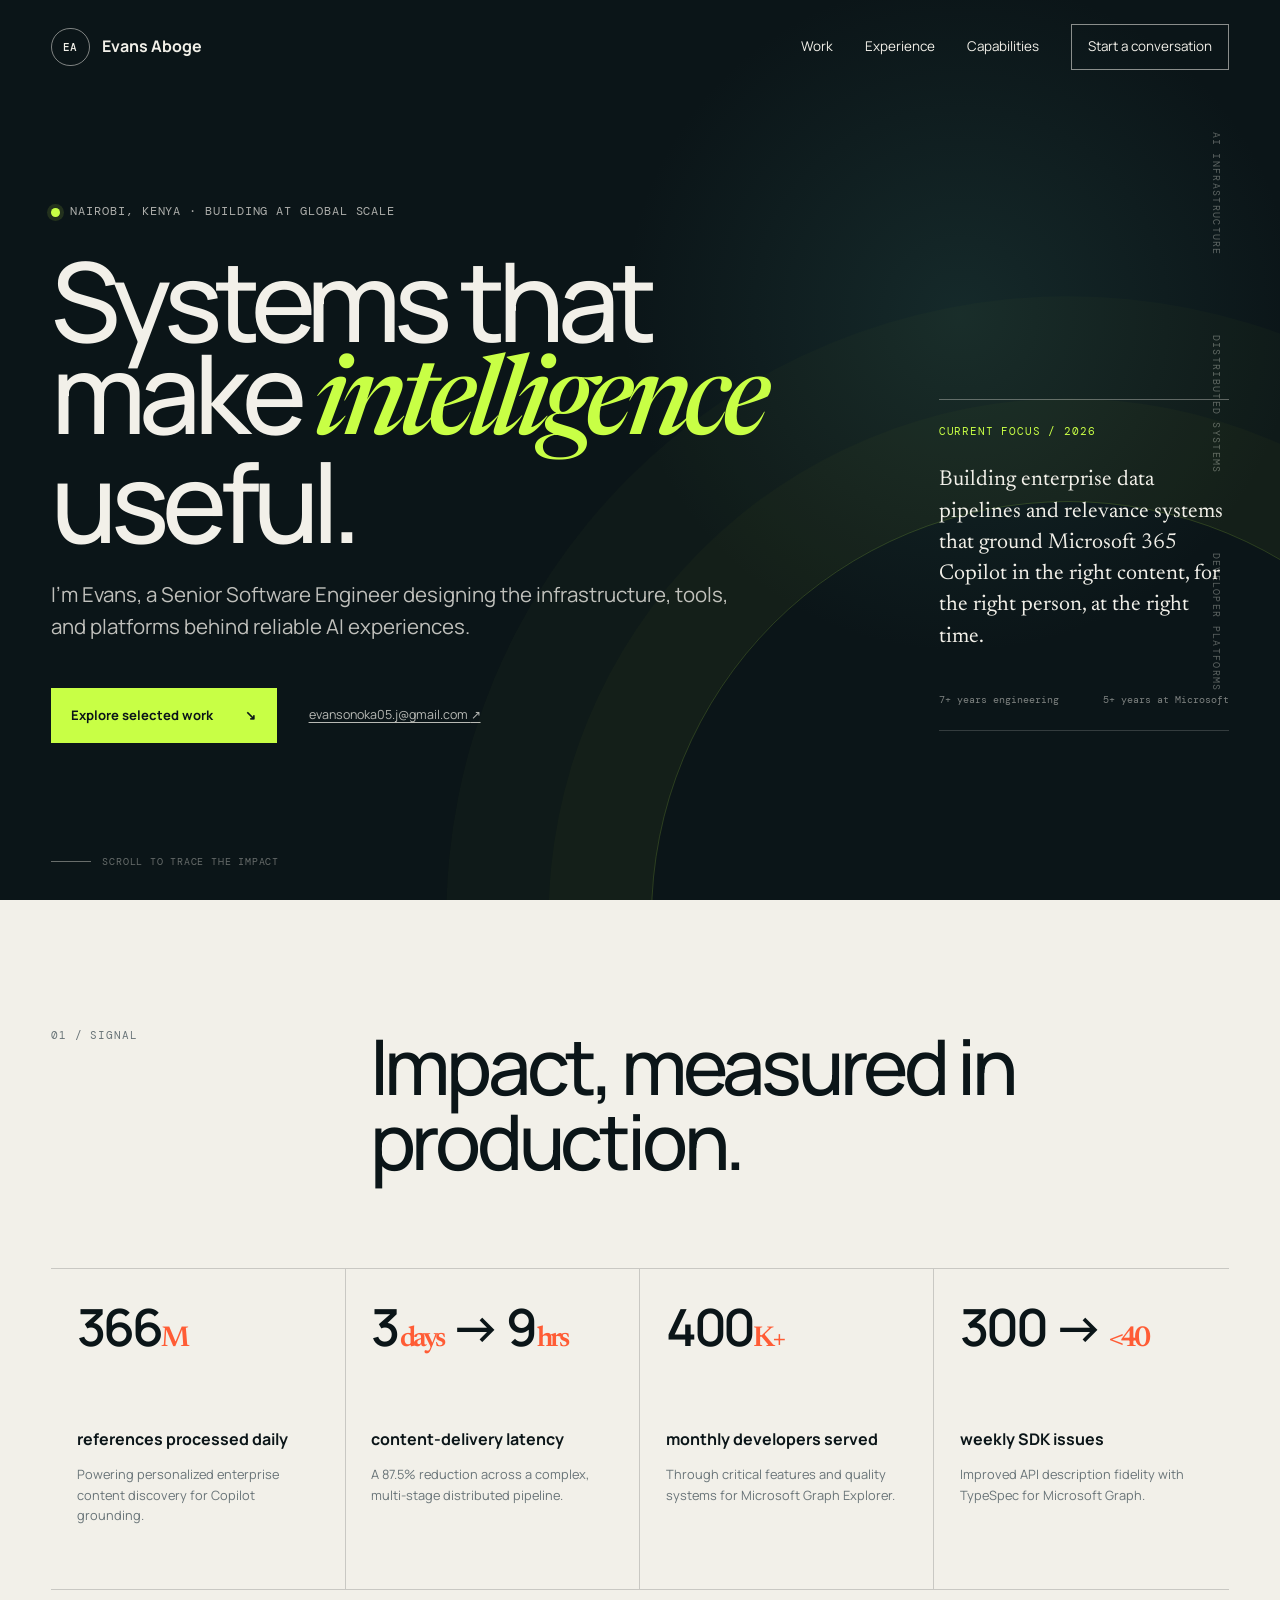
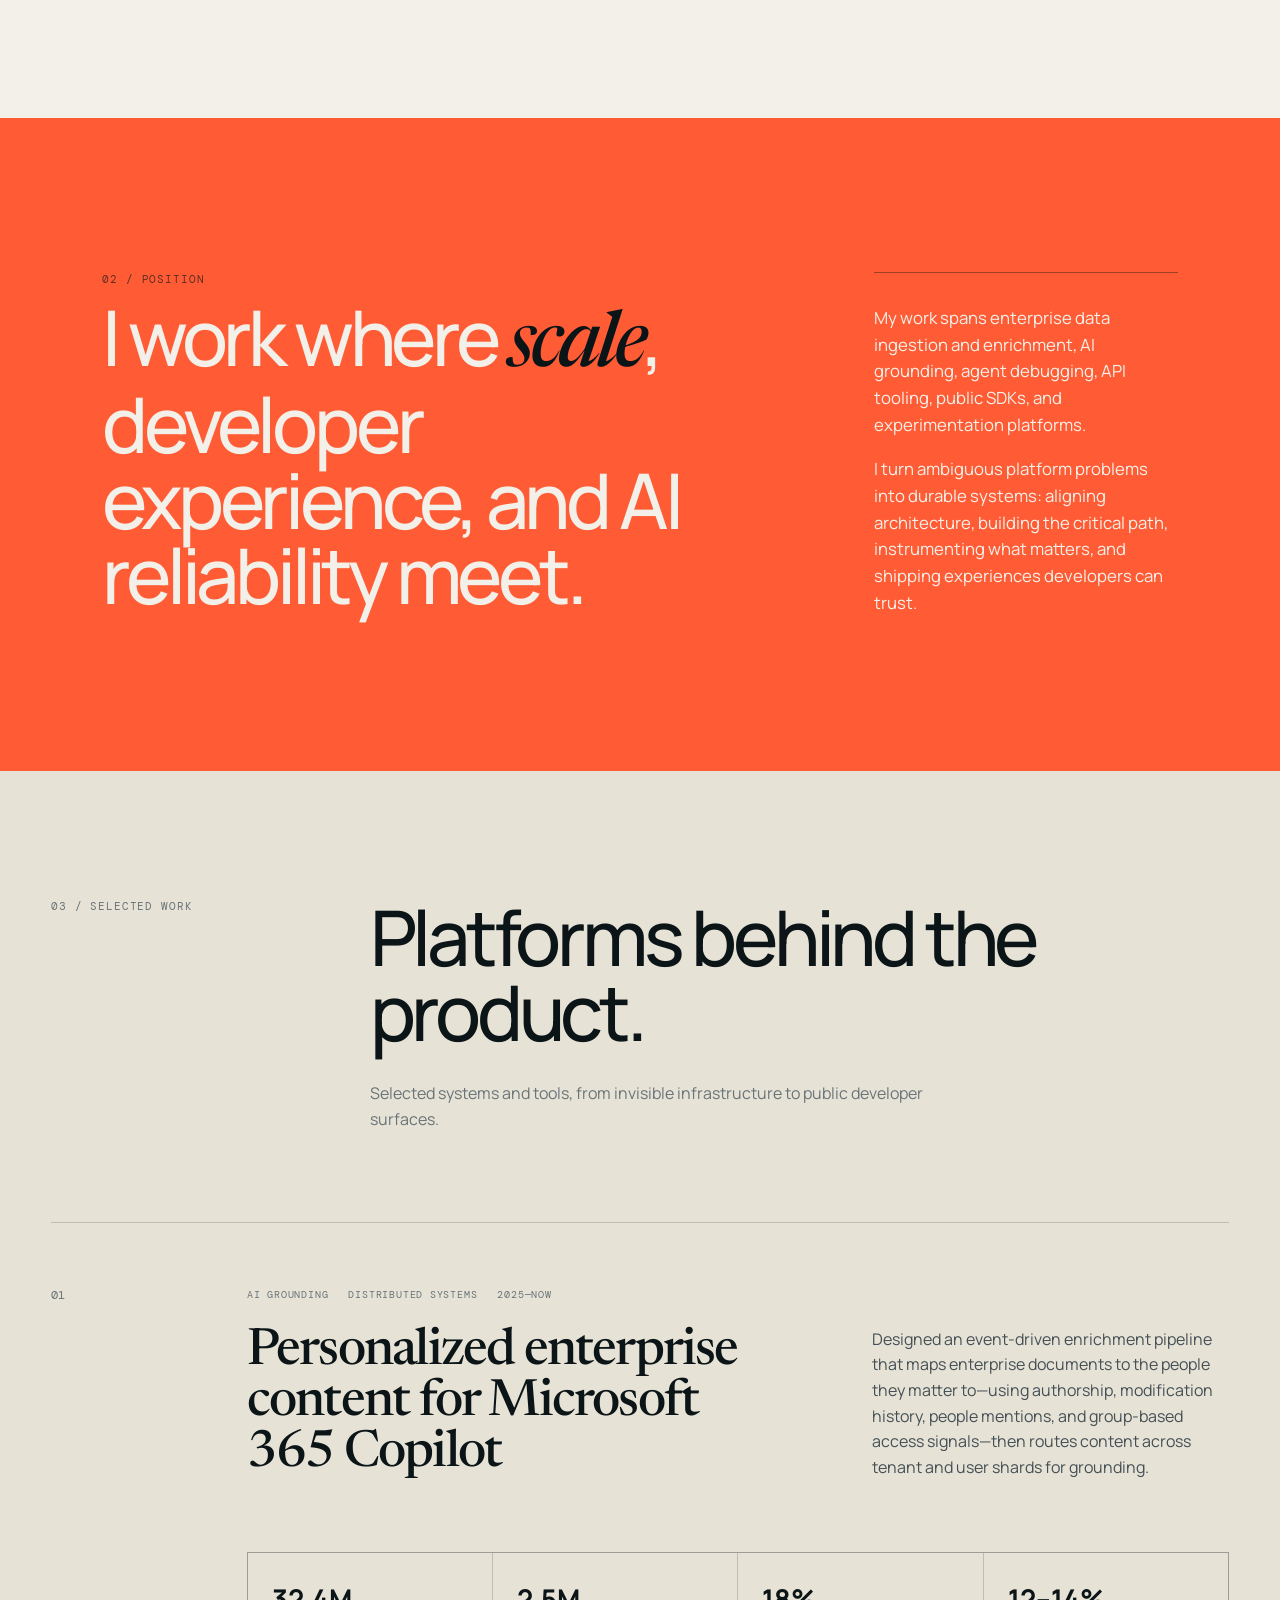
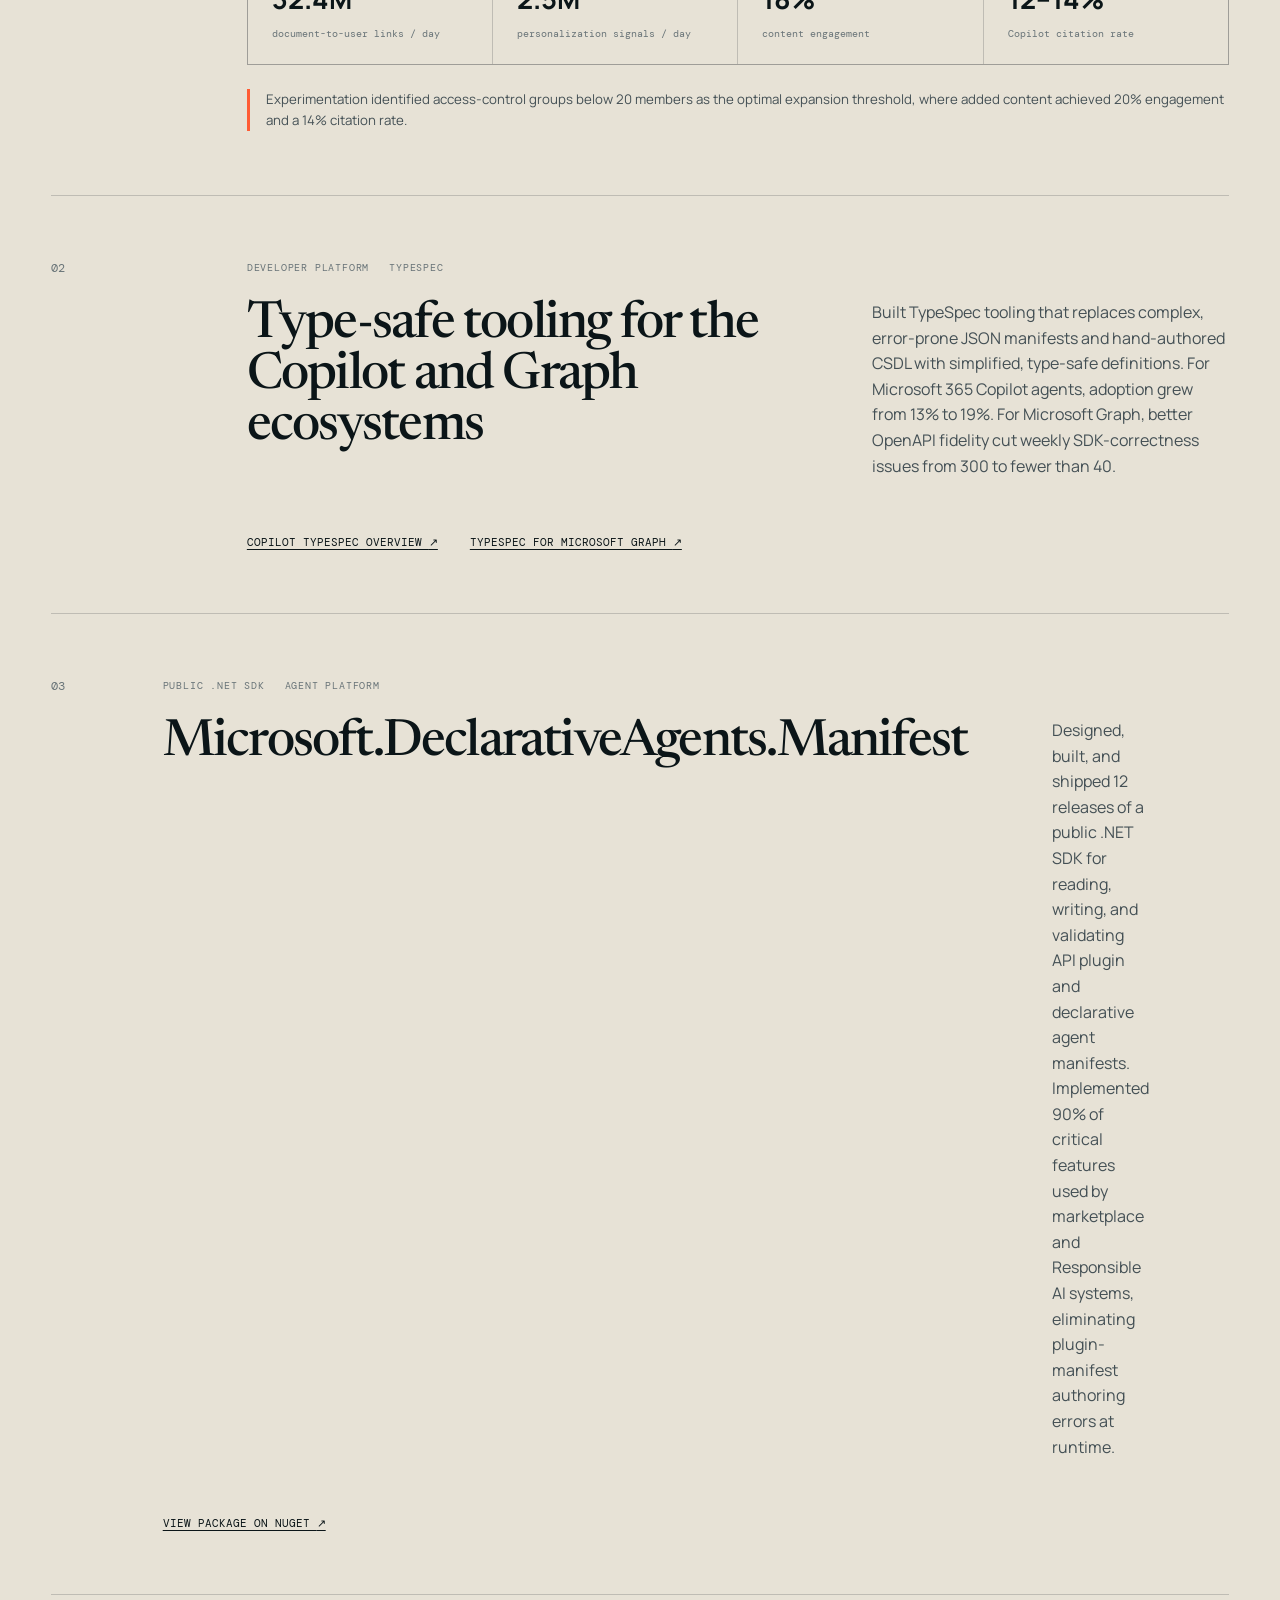
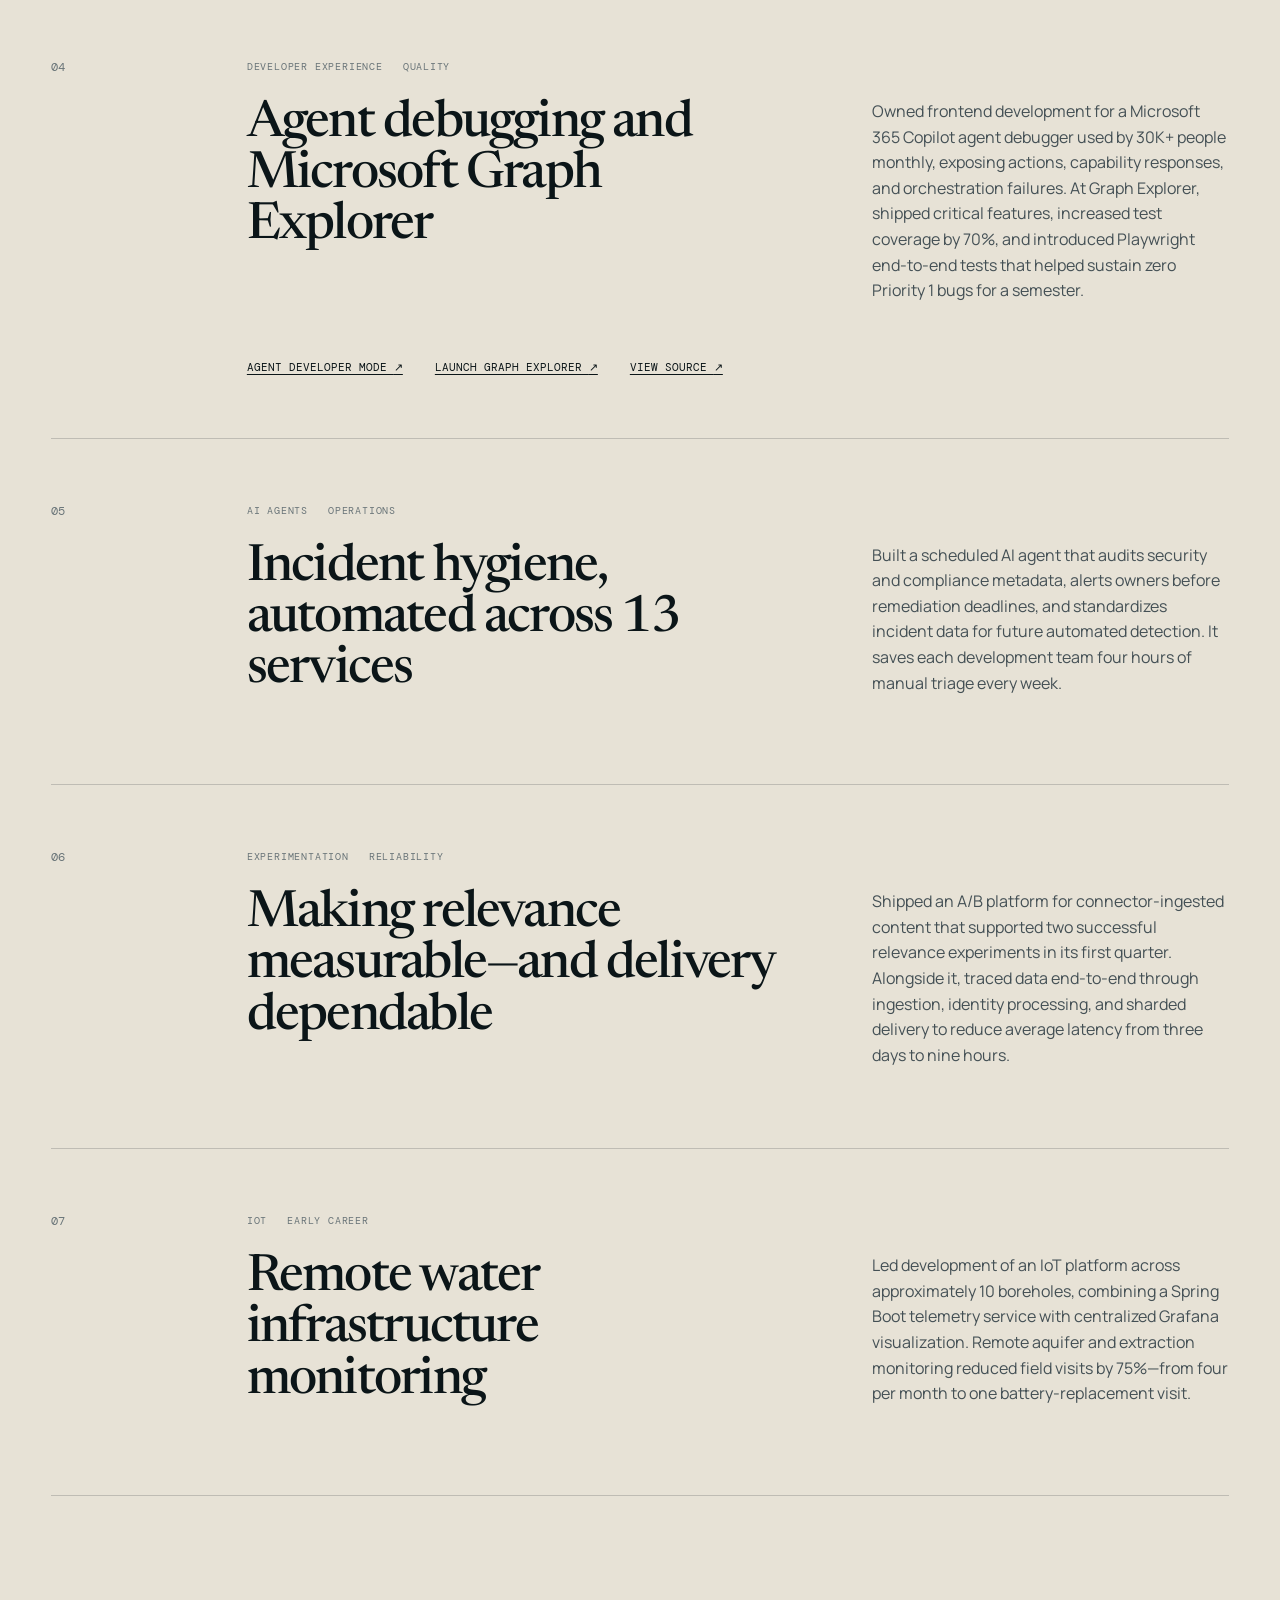
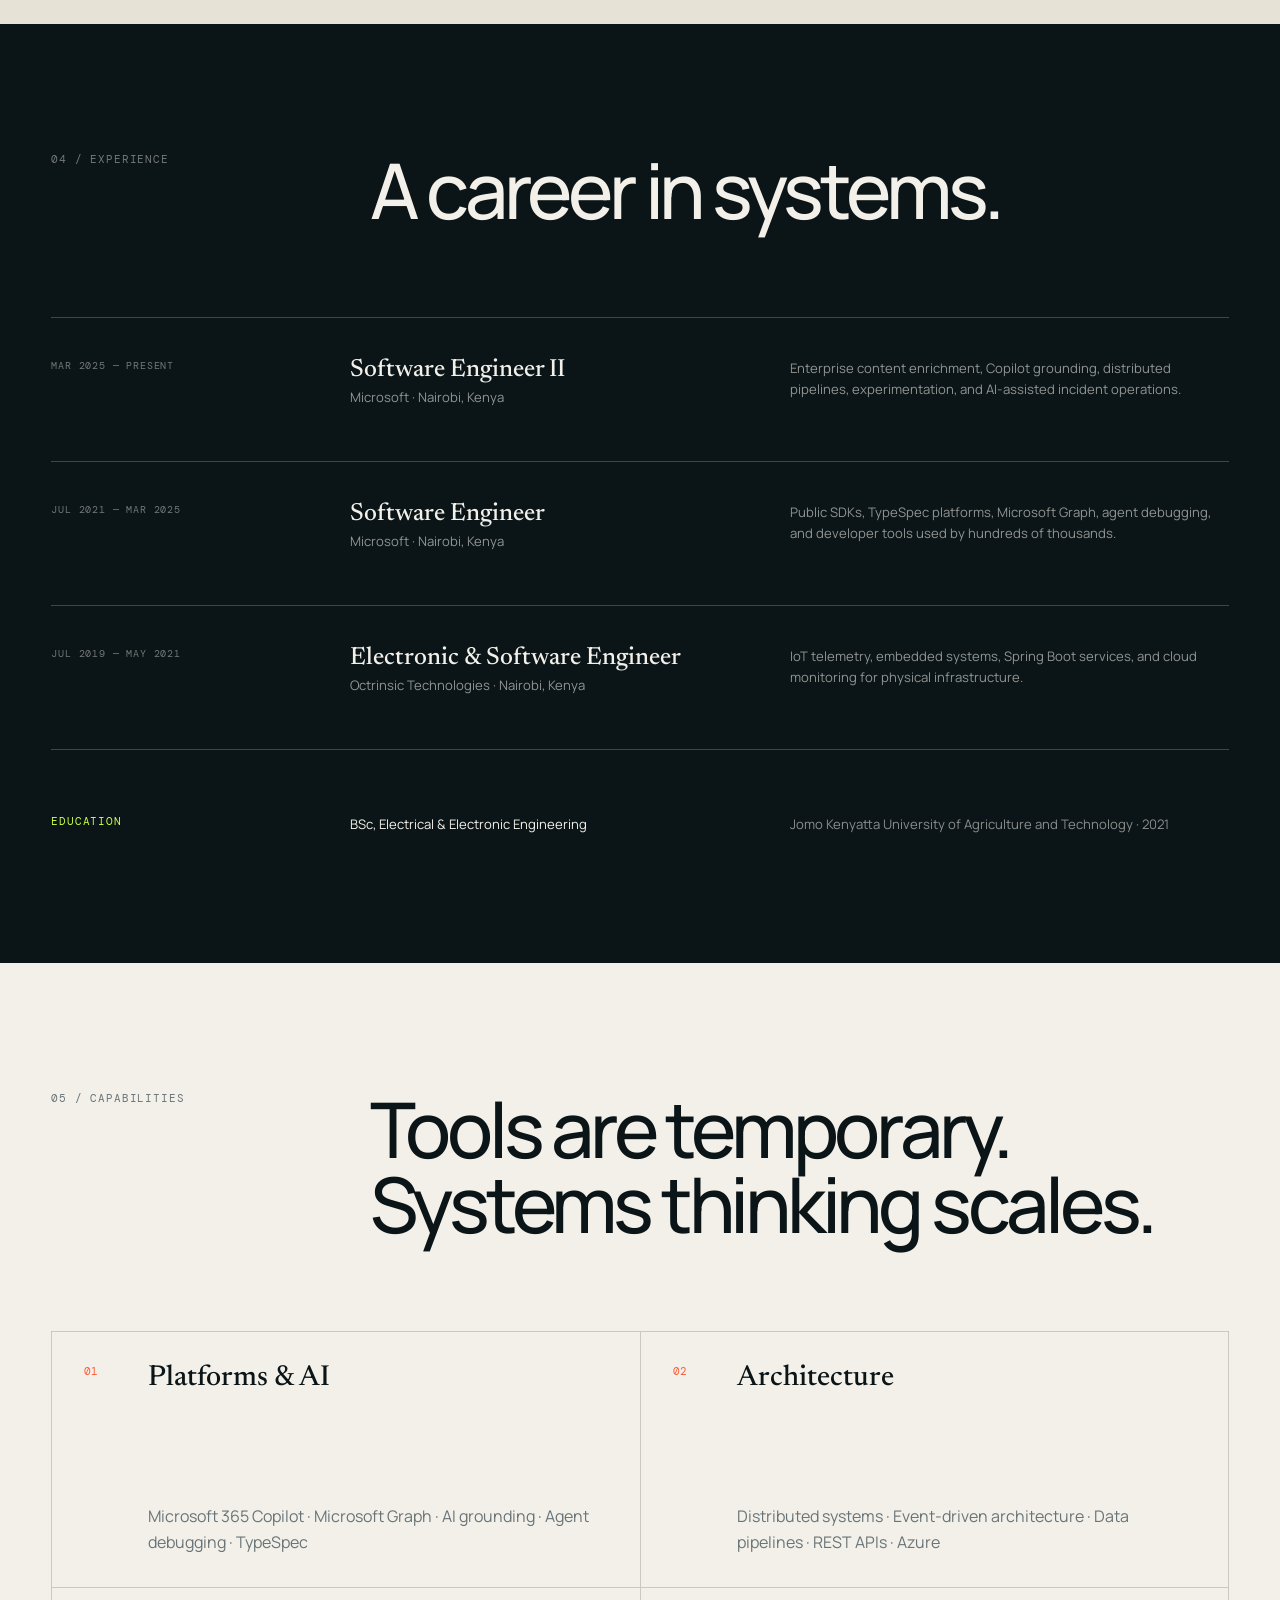
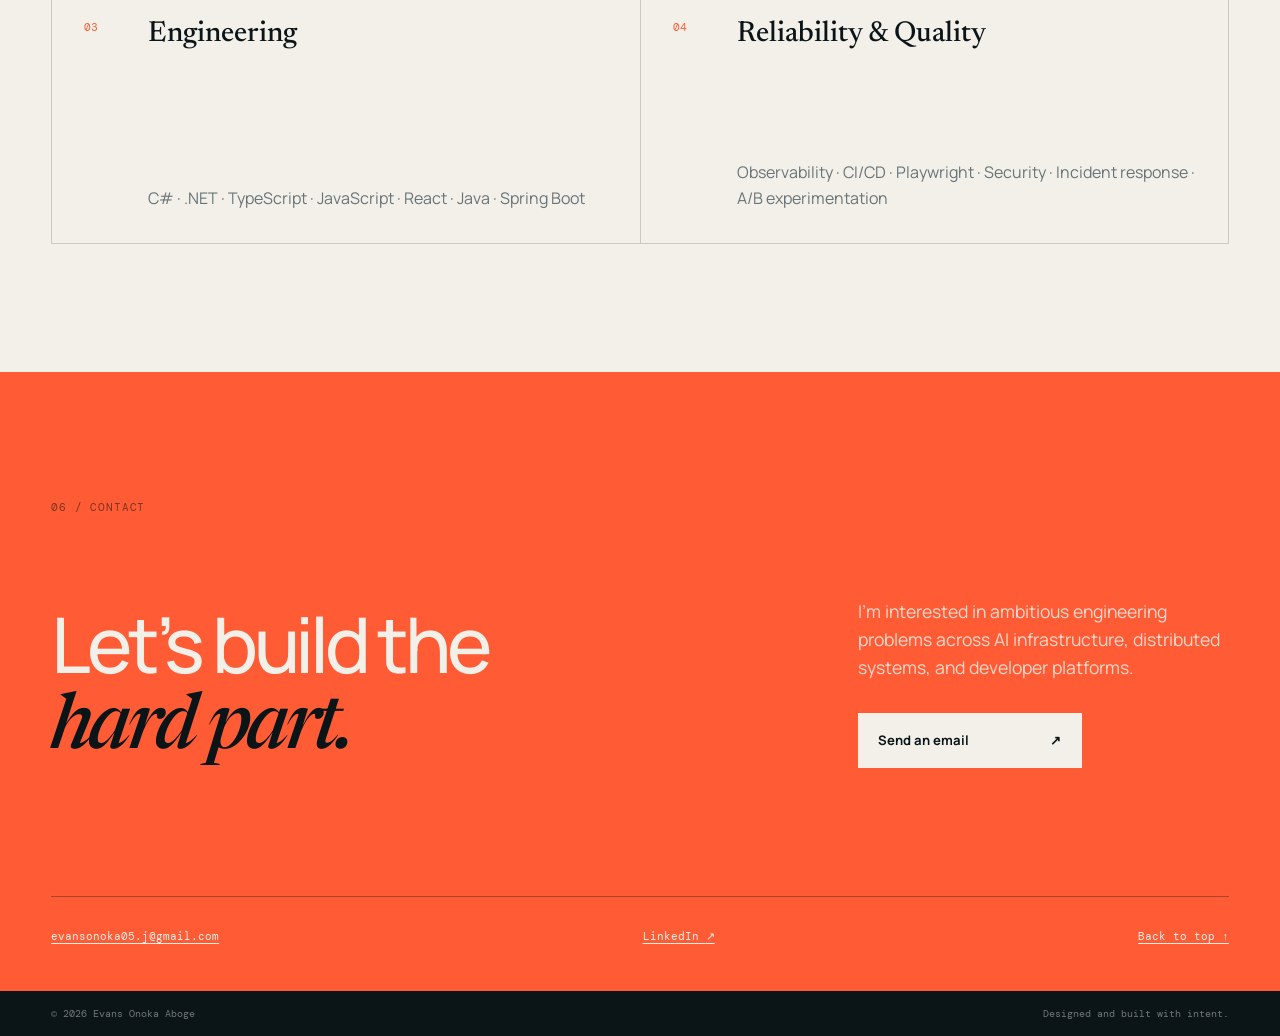
==== index.html @ 1384aaa8 "Build and publish portfolio website Create a responsive, accessible portfolio focused on AI infrastr" ====
<!doctype html>
<html lang="en">
  <head>
    <meta charset="utf-8">
    <meta name="viewport" content="width=device-width, initial-scale=1">
    <meta name="theme-color" content="#0b1518">
    <meta name="description" content="Evans Onoka Aboge is a Senior Software Engineer building AI infrastructure, distributed systems, and developer platforms at scale.">
    <meta name="author" content="Evans Onoka Aboge">
    <meta property="og:type" content="website">
    <meta property="og:title" content="Evans Onoka Aboge — Senior Software Engineer">
    <meta property="og:description" content="AI infrastructure, distributed systems, and developer platforms built for real-world scale.">
    <meta property="og:url" content="https://onokaev.github.io/my-portfolio/">
    <meta property="og:image" content="https://onokaev.github.io/my-portfolio/social-card.svg">
    <meta name="twitter:card" content="summary_large_image">
    <link rel="canonical" href="https://onokaev.github.io/my-portfolio/">
    <link rel="icon" href="favicon.svg" type="image/svg+xml">
    <link rel="preconnect" href="https://fonts.googleapis.com">
    <link rel="preconnect" href="https://fonts.gstatic.com" crossorigin>
    <link href="https://fonts.googleapis.com/css2?family=DM+Mono:wght@400;500&amp;family=Manrope:wght@400;500;600;700&amp;family=Newsreader:opsz,wght@6..72,500&amp;display=swap" rel="stylesheet">
    <script>document.documentElement.classList.add("js");</script>
    <link rel="stylesheet" href="styles.css">
    <title>Evans Onoka Aboge — Senior Software Engineer</title>
    <script type="application/ld+json">
      {
        "@context": "https://schema.org",
        "@type": "Person",
        "name": "Evans Onoka Aboge",
        "jobTitle": "Senior Software Engineer",
        "url": "https://onokaev.github.io/my-portfolio/",
        "sameAs": ["https://www.linkedin.com/in/evans-o-425620181"],
        "knowsAbout": ["AI infrastructure", "Distributed systems", "Developer platforms", "Microsoft 365 Copilot", "Microsoft Graph", "TypeSpec", ".NET"]
      }
    </script>
  </head>
  <body>
    <a class="skip-link" href="#main-content">Skip to main content</a>

    <header class="site-header">
      <a class="brand" href="#top" aria-label="Evans Onoka Aboge, home">
        <span class="brand-mark" aria-hidden="true">EA</span>
        <span>Evans Aboge</span>
      </a>
      <button class="menu-toggle" type="button" aria-expanded="false" aria-controls="site-nav">
        <span class="sr-only">Toggle navigation</span>
        <span aria-hidden="true"></span>
        <span aria-hidden="true"></span>
      </button>
      <nav id="site-nav" class="site-nav" aria-label="Primary navigation">
        <a href="#work">Work</a>
        <a href="#experience">Experience</a>
        <a href="#capabilities">Capabilities</a>
        <a class="nav-cta" href="mailto:evansonoka05.j@gmail.com">Start a conversation</a>
      </nav>
    </header>

    <main id="main-content">
      <section class="hero" id="top" aria-labelledby="hero-title">
        <div class="hero-signal" aria-hidden="true">
          <span>AI INFRASTRUCTURE</span>
          <span>DISTRIBUTED SYSTEMS</span>
          <span>DEVELOPER PLATFORMS</span>
        </div>
        <div class="hero-grid">
          <div class="hero-copy reveal">
            <p class="eyebrow"><span class="status-dot"></span> Nairobi, Kenya · Building at global scale</p>
            <h1 id="hero-title">Systems that make <em>intelligence</em> useful.</h1>
            <p class="hero-intro">I’m Evans, a Senior Software Engineer designing the infrastructure, tools, and platforms behind reliable AI experiences.</p>
            <div class="hero-actions">
              <a class="button button-primary" href="#work">Explore selected work <span aria-hidden="true">↘</span></a>
              <a class="text-link" href="mailto:evansonoka05.j@gmail.com">evansonoka05.j@gmail.com <span aria-hidden="true">↗</span></a>
            </div>
          </div>
          <aside class="hero-aside reveal" aria-label="Professional summary">
            <p class="mono-label">CURRENT FOCUS / 2026</p>
            <p>Building enterprise data pipelines and relevance systems that ground Microsoft 365 Copilot in the right content, for the right person, at the right time.</p>
            <div class="hero-aside-footer">
              <span>7+ years engineering</span>
              <span>5+ years at Microsoft</span>
            </div>
          </aside>
        </div>
        <div class="scroll-cue" aria-hidden="true"><span></span> Scroll to trace the impact</div>
      </section>

      <section class="impact" aria-labelledby="impact-title">
        <div class="section-heading reveal">
          <p class="section-index">01 / SIGNAL</p>
          <h2 id="impact-title">Impact, measured in production.</h2>
        </div>
        <div class="metric-grid">
          <article class="metric reveal">
            <p class="metric-value">366<span>M</span></p>
            <p class="metric-label">references processed daily</p>
            <p class="metric-context">Powering personalized enterprise content discovery for Copilot grounding.</p>
          </article>
          <article class="metric reveal">
            <p class="metric-value">3<span> days</span> → 9<span> hrs</span></p>
            <p class="metric-label">content-delivery latency</p>
            <p class="metric-context">A 87.5% reduction across a complex, multi-stage distributed pipeline.</p>
          </article>
          <article class="metric reveal">
            <p class="metric-value">400<span>K+</span></p>
            <p class="metric-label">monthly developers served</p>
            <p class="metric-context">Through critical features and quality systems for Microsoft Graph Explorer.</p>
          </article>
          <article class="metric reveal">
            <p class="metric-value">300 → <span>&lt;40</span></p>
            <p class="metric-label">weekly SDK issues</p>
            <p class="metric-context">Improved API description fidelity with TypeSpec for Microsoft Graph.</p>
          </article>
        </div>
      </section>

      <section class="positioning" aria-labelledby="positioning-title">
        <div class="positioning-quote reveal">
          <p class="section-index">02 / POSITION</p>
          <h2 id="positioning-title">I work where <em>scale</em>, developer experience, and AI reliability meet.</h2>
        </div>
        <div class="positioning-copy reveal">
          <p>My work spans enterprise data ingestion and enrichment, AI grounding, agent debugging, API tooling, public SDKs, and experimentation platforms.</p>
          <p>I turn ambiguous platform problems into durable systems: aligning architecture, building the critical path, instrumenting what matters, and shipping experiences developers can trust.</p>
        </div>
      </section>

      <section class="work" id="work" aria-labelledby="work-title">
        <div class="section-heading reveal">
          <p class="section-index">03 / SELECTED WORK</p>
          <h2 id="work-title">Platforms behind the product.</h2>
          <p>Selected systems and tools, from invisible infrastructure to public developer surfaces.</p>
        </div>

        <div class="case-list">
          <article class="case-card case-featured reveal">
            <div class="case-number">01</div>
            <div class="case-main">
              <div class="case-meta">
                <span>AI GROUNDING</span><span>DISTRIBUTED SYSTEMS</span><span>2025—NOW</span>
              </div>
              <h3>Personalized enterprise content for Microsoft 365 Copilot</h3>
              <p>Designed an event-driven enrichment pipeline that maps enterprise documents to the people they matter to—using authorship, modification history, people mentions, and group-based access signals—then routes content across tenant and user shards for grounding.</p>
              <div class="case-outcomes">
                <div><strong>32.4M</strong><span>document-to-user links / day</span></div>
                <div><strong>2.5M</strong><span>personalization signals / day</span></div>
                <div><strong>18%</strong><span>content engagement</span></div>
                <div><strong>12–14%</strong><span>Copilot citation rate</span></div>
              </div>
              <p class="case-note">Experimentation identified access-control groups below 20 members as the optimal expansion threshold, where added content achieved 20% engagement and a 14% citation rate.</p>
            </div>
          </article>

          <article class="case-card reveal">
            <div class="case-number">02</div>
            <div class="case-main">
              <div class="case-meta">
                <span>DEVELOPER PLATFORM</span><span>TYPESPEC</span>
              </div>
              <h3>Type-safe tooling for the Copilot and Graph ecosystems</h3>
              <p>Built TypeSpec tooling that replaces complex, error-prone JSON manifests and hand-authored CSDL with simplified, type-safe definitions. For Microsoft 365 Copilot agents, adoption grew from 13% to 19%. For Microsoft Graph, better OpenAPI fidelity cut weekly SDK-correctness issues from 300 to fewer than 40.</p>
              <div class="evidence-links" aria-label="Public evidence">
                <a href="https://learn.microsoft.com/en-us/microsoft-365/copilot/extensibility/overview-typespec" target="_blank" rel="noreferrer">Copilot TypeSpec overview <span aria-hidden="true">↗</span></a>
                <a href="https://www.npmjs.com/package/@microsoft/typespec-msgraph?activeTab=readme" target="_blank" rel="noreferrer">TypeSpec for Microsoft Graph <span aria-hidden="true">↗</span></a>
              </div>
            </div>
          </article>

          <article class="case-card reveal">
            <div class="case-number">03</div>
            <div class="case-main">
              <div class="case-meta">
                <span>PUBLIC .NET SDK</span><span>AGENT PLATFORM</span>
              </div>
              <h3>Microsoft.DeclarativeAgents.Manifest</h3>
              <p>Designed, built, and shipped 12 releases of a public .NET SDK for reading, writing, and validating API plugin and declarative agent manifests. Implemented 90% of critical features used by marketplace and Responsible AI systems, eliminating plugin-manifest authoring errors at runtime.</p>
              <div class="evidence-links">
                <a href="https://www.nuget.org/packages/Microsoft.DeclarativeAgents.Manifest/5.0.0-rc.6" target="_blank" rel="noreferrer">View package on NuGet <span aria-hidden="true">↗</span></a>
              </div>
            </div>
          </article>

          <article class="case-card reveal">
            <div class="case-number">04</div>
            <div class="case-main">
              <div class="case-meta">
                <span>DEVELOPER EXPERIENCE</span><span>QUALITY</span>
              </div>
              <h3>Agent debugging and Microsoft Graph Explorer</h3>
              <p>Owned frontend development for a Microsoft 365 Copilot agent debugger used by 30K+ people monthly, exposing actions, capability responses, and orchestration failures. At Graph Explorer, shipped critical features, increased test coverage by 70%, and introduced Playwright end-to-end tests that helped sustain zero Priority 1 bugs for a semester.</p>
              <div class="evidence-links">
                <a href="https://learn.microsoft.com/en-us/microsoft-365/copilot/extensibility/debugging-agents-copilot-studio" target="_blank" rel="noreferrer">Agent Developer Mode <span aria-hidden="true">↗</span></a>
                <a href="https://developer.microsoft.com/en-us/graph/graph-explorer" target="_blank" rel="noreferrer">Launch Graph Explorer <span aria-hidden="true">↗</span></a>
                <a href="https://github.com/microsoftgraph/microsoft-graph-explorer-v4" target="_blank" rel="noreferrer">View source <span aria-hidden="true">↗</span></a>
              </div>
            </div>
          </article>

          <article class="case-card reveal">
            <div class="case-number">05</div>
            <div class="case-main">
              <div class="case-meta">
                <span>AI AGENTS</span><span>OPERATIONS</span>
              </div>
              <h3>Incident hygiene, automated across 13 services</h3>
              <p>Built a scheduled AI agent that audits security and compliance metadata, alerts owners before remediation deadlines, and standardizes incident data for future automated detection. It saves each development team four hours of manual triage every week.</p>
            </div>
          </article>

          <article class="case-card reveal">
            <div class="case-number">06</div>
            <div class="case-main">
              <div class="case-meta">
                <span>EXPERIMENTATION</span><span>RELIABILITY</span>
              </div>
              <h3>Making relevance measurable—and delivery dependable</h3>
              <p>Shipped an A/B platform for connector-ingested content that supported two successful relevance experiments in its first quarter. Alongside it, traced data end-to-end through ingestion, identity processing, and sharded delivery to reduce average latency from three days to nine hours.</p>
            </div>
          </article>

          <article class="case-card reveal">
            <div class="case-number">07</div>
            <div class="case-main">
              <div class="case-meta">
                <span>IOT</span><span>EARLY CAREER</span>
              </div>
              <h3>Remote water infrastructure monitoring</h3>
              <p>Led development of an IoT platform across approximately 10 boreholes, combining a Spring Boot telemetry service with centralized Grafana visualization. Remote aquifer and extraction monitoring reduced field visits by 75%—from four per month to one battery-replacement visit.</p>
            </div>
          </article>
        </div>
      </section>

      <section class="experience" id="experience" aria-labelledby="experience-title">
        <div class="section-heading reveal">
          <p class="section-index">04 / EXPERIENCE</p>
          <h2 id="experience-title">A career in systems.</h2>
        </div>
        <ol class="timeline">
          <li class="timeline-item reveal">
            <div class="timeline-date">MAR 2025 — PRESENT</div>
            <div class="timeline-role">
              <h3>Software Engineer II</h3>
              <p>Microsoft · Nairobi, Kenya</p>
            </div>
            <div class="timeline-summary">Enterprise content enrichment, Copilot grounding, distributed pipelines, experimentation, and AI-assisted incident operations.</div>
          </li>
          <li class="timeline-item reveal">
            <div class="timeline-date">JUL 2021 — MAR 2025</div>
            <div class="timeline-role">
              <h3>Software Engineer</h3>
              <p>Microsoft · Nairobi, Kenya</p>
            </div>
            <div class="timeline-summary">Public SDKs, TypeSpec platforms, Microsoft Graph, agent debugging, and developer tools used by hundreds of thousands.</div>
          </li>
          <li class="timeline-item reveal">
            <div class="timeline-date">JUL 2019 — MAY 2021</div>
            <div class="timeline-role">
              <h3>Electronic &amp; Software Engineer</h3>
              <p>Octrinsic Technologies · Nairobi, Kenya</p>
            </div>
            <div class="timeline-summary">IoT telemetry, embedded systems, Spring Boot services, and cloud monitoring for physical infrastructure.</div>
          </li>
        </ol>
        <div class="education reveal">
          <span class="mono-label">EDUCATION</span>
          <p>BSc, Electrical &amp; Electronic Engineering</p>
          <p>Jomo Kenyatta University of Agriculture and Technology · 2021</p>
        </div>
      </section>

      <section class="capabilities" id="capabilities" aria-labelledby="capabilities-title">
        <div class="section-heading reveal">
          <p class="section-index">05 / CAPABILITIES</p>
          <h2 id="capabilities-title">Tools are temporary.<br>Systems thinking scales.</h2>
        </div>
        <div class="capability-grid">
          <article class="capability reveal">
            <span>01</span>
            <h3>Platforms &amp; AI</h3>
            <p>Microsoft 365 Copilot · Microsoft Graph · AI grounding · Agent debugging · TypeSpec</p>
          </article>
          <article class="capability reveal">
            <span>02</span>
            <h3>Architecture</h3>
            <p>Distributed systems · Event-driven architecture · Data pipelines · REST APIs · Azure</p>
          </article>
          <article class="capability reveal">
            <span>03</span>
            <h3>Engineering</h3>
            <p>C# · .NET · TypeScript · JavaScript · React · Java · Spring Boot</p>
          </article>
          <article class="capability reveal">
            <span>04</span>
            <h3>Reliability &amp; Quality</h3>
            <p>Observability · CI/CD · Playwright · Security · Incident response · A/B experimentation</p>
          </article>
        </div>
      </section>

      <section class="contact" id="contact" aria-labelledby="contact-title">
        <p class="section-index reveal">06 / CONTACT</p>
        <div class="contact-grid">
          <h2 id="contact-title" class="reveal">Let’s build the<br><em>hard part.</em></h2>
          <div class="contact-copy reveal">
            <p>I’m interested in ambitious engineering problems across AI infrastructure, distributed systems, and developer platforms.</p>
            <a class="button button-light" href="mailto:evansonoka05.j@gmail.com">Send an email <span aria-hidden="true">↗</span></a>
          </div>
        </div>
        <div class="contact-footer">
          <a href="mailto:evansonoka05.j@gmail.com">evansonoka05.j@gmail.com</a>
          <a href="https://www.linkedin.com/in/evans-o-425620181" target="_blank" rel="noreferrer">LinkedIn <span aria-hidden="true">↗</span></a>
          <a href="#top">Back to top <span aria-hidden="true">↑</span></a>
        </div>
      </section>
    </main>

    <footer class="site-footer">
      <p>© <span id="year">2026</span> Evans Onoka Aboge</p>
      <p>Designed and built with intent.</p>
    </footer>
    <script src="script.js"></script>
  </body>
</html>
---- styles.css ----
:root {
  --ink: #0b1518;
  --paper: #f2f0e9;
  --paper-warm: #e7e2d6;
  --lime: #c8ff45;
  --orange: #ff5c35;
  --muted: #697478;
  --line: rgba(11, 21, 24, 0.18);
  --serif: "Newsreader", Georgia, serif;
  --sans: "Manrope", Arial, sans-serif;
  --mono: "DM Mono", monospace;
}

* {
  box-sizing: border-box;
}

html {
  scroll-behavior: smooth;
}

body {
  margin: 0;
  color: var(--ink);
  background: var(--paper);
  font-family: var(--sans);
  font-size: 16px;
  line-height: 1.6;
  -webkit-font-smoothing: antialiased;
}

a {
  color: inherit;
  text-decoration-thickness: 1px;
  text-underline-offset: 0.25em;
}

button,
a {
  -webkit-tap-highlight-color: transparent;
}

:focus-visible {
  outline: 3px solid var(--orange);
  outline-offset: 4px;
}

.skip-link {
  position: fixed;
  top: 1rem;
  left: 1rem;
  z-index: 1000;
  padding: 0.75rem 1rem;
  color: var(--paper);
  background: var(--ink);
  transform: translateY(-200%);
}

.skip-link:focus {
  transform: translateY(0);
}

.sr-only {
  position: absolute;
  width: 1px;
  height: 1px;
  padding: 0;
  margin: -1px;
  overflow: hidden;
  clip: rect(0, 0, 0, 0);
  white-space: nowrap;
  border: 0;
}

.site-header {
  position: absolute;
  top: 0;
  left: 0;
  z-index: 100;
  display: flex;
  width: 100%;
  max-width: 1600px;
  align-items: center;
  justify-content: space-between;
  padding: 1.5rem clamp(1.25rem, 4vw, 4.5rem);
  color: var(--paper);
}

.brand {
  display: flex;
  align-items: center;
  gap: 0.75rem;
  font-weight: 700;
  text-decoration: none;
}

.brand-mark {
  display: grid;
  width: 2.4rem;
  height: 2.4rem;
  place-items: center;
  border: 1px solid rgba(242, 240, 233, 0.5);
  border-radius: 50%;
  font: 500 0.68rem var(--mono);
}

.site-nav {
  display: flex;
  align-items: center;
  gap: clamp(1.25rem, 2.5vw, 2.75rem);
  font-size: 0.84rem;
}

.site-nav a {
  text-decoration: none;
}

.site-nav > a:not(.nav-cta):hover {
  color: var(--lime);
}

.nav-cta {
  padding: 0.7rem 1rem;
  border: 1px solid rgba(242, 240, 233, 0.55);
}

.nav-cta:hover {
  color: var(--ink);
  background: var(--lime);
  border-color: var(--lime);
}

.js .menu-toggle {
  display: none;
}

.hero {
  position: relative;
  min-height: 100svh;
  overflow: hidden;
  padding: clamp(8rem, 15vh, 11rem) clamp(1.25rem, 4vw, 4.5rem) 3rem;
  color: var(--paper);
  background:
    radial-gradient(circle at 75% 35%, rgba(52, 103, 96, 0.25), transparent 30%),
    var(--ink);
}

.hero::after {
  position: absolute;
  right: -16vw;
  bottom: -34vw;
  width: 65vw;
  height: 65vw;
  content: "";
  border: 1px solid rgba(200, 255, 69, 0.18);
  border-radius: 50%;
  box-shadow:
    0 0 0 8vw rgba(200, 255, 69, 0.025),
    0 0 0 16vw rgba(200, 255, 69, 0.018);
  pointer-events: none;
}

.hero-signal {
  position: absolute;
  top: 45%;
  right: -13.5rem;
  display: flex;
  width: 35rem;
  justify-content: space-between;
  color: rgba(242, 240, 233, 0.35);
  font: 0.63rem var(--mono);
  letter-spacing: 0.13em;
  transform: rotate(90deg);
}

.hero-grid {
  position: relative;
  z-index: 1;
  display: grid;
  min-height: calc(100svh - 14rem);
  max-width: 1450px;
  grid-template-columns: minmax(0, 2.2fr) minmax(18rem, 0.8fr);
  gap: clamp(3rem, 7vw, 9rem);
  align-items: center;
  margin: auto;
}

.eyebrow,
.section-index,
.mono-label,
.case-meta,
.timeline-date {
  font-family: var(--mono);
  letter-spacing: 0.08em;
}

.eyebrow {
  display: flex;
  align-items: center;
  gap: 0.65rem;
  margin: 0 0 2rem;
  color: rgba(242, 240, 233, 0.7);
  font-size: 0.72rem;
  text-transform: uppercase;
}

.status-dot {
  width: 0.55rem;
  height: 0.55rem;
  border-radius: 50%;
  background: var(--lime);
  box-shadow: 0 0 0 0.25rem rgba(200, 255, 69, 0.12);
}

h1,
h2,
h3,
p {
  margin-top: 0;
}

h1 {
  max-width: 1050px;
  margin-bottom: 2rem;
  font-size: clamp(4rem, 8.6vw, 9.5rem);
  font-weight: 500;
  letter-spacing: -0.065em;
  line-height: 0.84;
}

h1 em,
h2 em {
  color: var(--lime);
  font-family: var(--serif);
  font-weight: 500;
}

.hero-intro {
  max-width: 43rem;
  color: rgba(242, 240, 233, 0.78);
  font-size: clamp(1.1rem, 1.6vw, 1.45rem);
  line-height: 1.55;
}

.hero-actions {
  display: flex;
  align-items: center;
  gap: 2rem;
  margin-top: 2.8rem;
}

.button {
  display: inline-flex;
  align-items: center;
  justify-content: space-between;
  gap: 2rem;
  min-width: 14rem;
  padding: 1rem 1.2rem;
  border: 1px solid;
  font-size: 0.82rem;
  font-weight: 700;
  text-decoration: none;
  transition: transform 180ms ease, color 180ms ease, background 180ms ease;
}

.button:hover {
  transform: translateY(-3px);
}

.button-primary {
  color: var(--ink);
  background: var(--lime);
  border-color: var(--lime);
}

.text-link {
  color: rgba(242, 240, 233, 0.75);
  font-size: 0.78rem;
}

.hero-aside {
  align-self: end;
  margin-bottom: 5rem;
  padding: 1.5rem 0;
  border-top: 1px solid rgba(242, 240, 233, 0.35);
  border-bottom: 1px solid rgba(242, 240, 233, 0.18);
}

.mono-label {
  color: var(--lime);
  font-size: 0.66rem;
}

.hero-aside > p:nth-child(2) {
  margin: 1.5rem 0 2.5rem;
  font-family: var(--serif);
  font-size: 1.35rem;
  line-height: 1.45;
}

.hero-aside-footer {
  display: flex;
  justify-content: space-between;
  color: rgba(242, 240, 233, 0.5);
  font: 0.63rem var(--mono);
}

.scroll-cue {
  position: absolute;
  bottom: 2rem;
  left: clamp(1.25rem, 4vw, 4.5rem);
  display: flex;
  align-items: center;
  gap: 0.7rem;
  color: rgba(242, 240, 233, 0.4);
  font: 0.62rem var(--mono);
  letter-spacing: 0.08em;
  text-transform: uppercase;
}

.scroll-cue span {
  width: 2.5rem;
  height: 1px;
  background: currentColor;
}

.impact,
.work,
.experience,
.capabilities {
  padding: clamp(5rem, 10vw, 10rem) clamp(1.25rem, 4vw, 4.5rem);
}

.section-heading {
  display: grid;
  max-width: 1450px;
  grid-template-columns: 1fr 3fr;
  gap: 2rem;
  margin: 0 auto clamp(3.5rem, 7vw, 7rem);
}

.section-index {
  color: var(--muted);
  font-size: 0.66rem;
}

.section-heading h2,
.positioning h2,
.contact h2 {
  margin-bottom: 0;
  font-size: clamp(2.75rem, 6vw, 6.5rem);
  font-weight: 500;
  letter-spacing: -0.055em;
  line-height: 0.98;
}

.section-heading > p:last-child {
  grid-column: 2;
  max-width: 35rem;
  margin-bottom: 0;
  color: var(--muted);
}

.metric-grid {
  display: grid;
  max-width: 1450px;
  grid-template-columns: repeat(4, 1fr);
  margin: auto;
  border-top: 1px solid var(--line);
  border-bottom: 1px solid var(--line);
}

.metric {
  min-height: 20rem;
  padding: 2rem clamp(1rem, 2vw, 2rem);
  border-right: 1px solid var(--line);
}

.metric:last-child {
  border-right: 0;
}

.metric-value {
  margin-bottom: 4.5rem;
  font-size: clamp(2.2rem, 4vw, 4.2rem);
  font-weight: 600;
  letter-spacing: -0.06em;
  line-height: 1;
}

.metric-value span {
  color: var(--orange);
  font-family: var(--serif);
  font-size: 0.56em;
}

.metric-label {
  margin-bottom: 0.75rem;
  font-weight: 700;
}

.metric-context {
  max-width: 17rem;
  color: var(--muted);
  font-size: 0.8rem;
}

.positioning {
  display: grid;
  grid-template-columns: 1.7fr 0.8fr;
  gap: clamp(3rem, 10vw, 10rem);
  padding: clamp(6rem, 12vw, 13rem) clamp(1.25rem, 8vw, 10rem);
  color: var(--paper);
  background: var(--orange);
}

.positioning .section-index {
  color: rgba(11, 21, 24, 0.65);
}

.positioning h2 em {
  color: var(--ink);
}

.positioning-copy {
  align-self: end;
  padding-top: 2rem;
  border-top: 1px solid rgba(11, 21, 24, 0.4);
  font-size: 1.05rem;
}

.positioning-copy p:last-child {
  margin-bottom: 0;
}

.work {
  background: var(--paper-warm);
}

.case-list {
  max-width: 1450px;
  margin: auto;
  border-top: 1px solid var(--line);
}

.case-card {
  display: grid;
  grid-template-columns: minmax(3rem, 0.5fr) 3fr;
  gap: 2rem;
  padding: clamp(2.5rem, 5vw, 5rem) 0;
  border-bottom: 1px solid var(--line);
}

.case-number {
  color: var(--muted);
  font: 0.75rem var(--mono);
}

.case-main {
  display: grid;
  grid-template-columns: 1.5fr 1fr;
  column-gap: clamp(2rem, 7vw, 8rem);
}

.case-meta {
  display: flex;
  grid-column: 1 / -1;
  gap: 1.25rem;
  margin-bottom: 1.5rem;
  color: var(--muted);
  font-size: 0.62rem;
}

.case-main h3 {
  max-width: 50rem;
  margin-bottom: 1.5rem;
  font-family: var(--serif);
  font-size: clamp(2rem, 4vw, 4rem);
  font-weight: 500;
  letter-spacing: -0.035em;
  line-height: 1;
}

.case-main > p {
  grid-column: 2;
  grid-row: 2 / span 2;
  color: #445055;
}

.case-outcomes {
  display: grid;
  grid-column: 1 / -1;
  grid-template-columns: repeat(4, 1fr);
  gap: 1px;
  margin-top: 3rem;
  background: var(--line);
  border: 1px solid var(--line);
}

.case-outcomes div {
  padding: 1.5rem;
  background: var(--paper-warm);
}

.case-outcomes strong,
.case-outcomes span {
  display: block;
}

.case-outcomes strong {
  margin-bottom: 0.35rem;
  font-size: 1.7rem;
}

.case-outcomes span {
  color: var(--muted);
  font: 0.62rem var(--mono);
}

.case-main .case-note {
  grid-column: 1 / -1;
  grid-row: auto;
  max-width: 65rem;
  margin: 1.5rem 0 0;
  padding-left: 1rem;
  border-left: 3px solid var(--orange);
  font-size: 0.83rem;
}

.evidence-links {
  display: flex;
  grid-column: 1 / -1;
  flex-wrap: wrap;
  gap: 1rem 2rem;
  margin-top: 2.5rem;
}

.evidence-links a {
  font: 0.68rem var(--mono);
  text-transform: uppercase;
}

.evidence-links a:hover {
  color: #b83213;
}

.experience {
  color: var(--paper);
  background: var(--ink);
}

.experience .section-index,
.experience .timeline-date {
  color: rgba(242, 240, 233, 0.45);
}

.timeline {
  max-width: 1450px;
  margin: auto;
  padding: 0;
  list-style: none;
  border-top: 1px solid rgba(242, 240, 233, 0.22);
}

.timeline-item {
  display: grid;
  grid-template-columns: 0.85fr 1.3fr 1.4fr;
  gap: 2rem;
  padding: 2.5rem 0;
  border-bottom: 1px solid rgba(242, 240, 233, 0.22);
}

.timeline-date {
  font-size: 0.65rem;
}

.timeline-role h3 {
  margin-bottom: 0.25rem;
  font: 500 1.55rem var(--serif);
}

.timeline-role p,
.timeline-summary {
  color: rgba(242, 240, 233, 0.58);
  font-size: 0.82rem;
}

.education {
  display: grid;
  max-width: 1450px;
  grid-template-columns: 0.85fr 1.3fr 1.4fr;
  gap: 2rem;
  margin: 4rem auto 0;
}

.education p {
  margin: 0;
  font-size: 0.82rem;
}

.education p:last-child {
  color: rgba(242, 240, 233, 0.55);
}

.capability-grid {
  display: grid;
  max-width: 1450px;
  grid-template-columns: repeat(2, 1fr);
  margin: auto;
  border-top: 1px solid var(--line);
  border-left: 1px solid var(--line);
}

.capability {
  display: grid;
  min-height: 16rem;
  grid-template-columns: 3rem 1fr;
  grid-template-rows: auto 1fr;
  gap: 1rem;
  padding: 2rem;
  border-right: 1px solid var(--line);
  border-bottom: 1px solid var(--line);
}

.capability > span {
  color: var(--orange);
  font: 0.68rem var(--mono);
}

.capability h3 {
  font: 500 1.8rem var(--serif);
}

.capability p {
  grid-column: 2;
  align-self: end;
  max-width: 30rem;
  margin-bottom: 0;
  color: var(--muted);
}

.contact {
  padding: clamp(5rem, 10vw, 10rem) clamp(1.25rem, 4vw, 4.5rem) 3rem;
  color: var(--paper);
  background: var(--orange);
}

.contact .section-index {
  color: rgba(11, 21, 24, 0.55);
}

.contact-grid {
  display: grid;
  max-width: 1450px;
  grid-template-columns: 2fr 1fr;
  gap: 4rem;
  align-items: end;
  margin: 5rem auto 8rem;
}

.contact h2 em {
  color: var(--ink);
}

.contact-copy p {
  max-width: 30rem;
  margin-bottom: 2rem;
  color: rgba(242, 240, 233, 0.85);
  font-size: 1.1rem;
}

.button-light {
  color: var(--ink);
  background: var(--paper);
  border-color: var(--paper);
}

.contact-footer {
  display: flex;
  max-width: 1450px;
  justify-content: space-between;
  gap: 2rem;
  margin: auto;
  padding-top: 2rem;
  border-top: 1px solid rgba(11, 21, 24, 0.35);
  font: 0.7rem var(--mono);
}

.site-footer {
  display: flex;
  justify-content: space-between;
  padding: 1rem clamp(1.25rem, 4vw, 4.5rem);
  color: rgba(242, 240, 233, 0.45);
  background: var(--ink);
  font: 0.6rem var(--mono);
}

.site-footer p {
  margin: 0;
}

.js .reveal {
  opacity: 0;
  transform: translateY(24px);
  transition: opacity 700ms ease, transform 700ms ease;
}

.js .reveal.is-visible {
  opacity: 1;
  transform: translateY(0);
}

@media (max-width: 900px) {
  .site-header {
    position: absolute;
  }

  .js .menu-toggle {
    position: relative;
    z-index: 2;
    display: grid;
    width: 2.75rem;
    height: 2.75rem;
    place-content: center;
    gap: 0.4rem;
    color: var(--paper);
    background: transparent;
    border: 1px solid rgba(242, 240, 233, 0.4);
    border-radius: 50%;
  }

  .menu-toggle span:not(.sr-only) {
    display: block;
    width: 1rem;
    height: 1px;
    background: currentColor;
  }

  .js .site-nav {
    position: fixed;
    inset: 0;
    display: flex;
    flex-direction: column;
    justify-content: center;
    gap: 2rem;
    visibility: hidden;
    background: var(--ink);
    font: 500 2rem var(--serif);
    opacity: 0;
    transition: opacity 200ms ease, visibility 200ms ease;
  }

  .js .site-nav.is-open {
    visibility: visible;
    opacity: 1;
  }

  .nav-cta {
    font: 600 0.8rem var(--sans);
  }

  .hero-grid,
  .section-heading,
  .positioning,
  .contact-grid {
    grid-template-columns: 1fr;
  }

  .hero-grid {
    gap: 1rem;
  }

  .hero-aside {
    margin: 2rem 0 3rem;
  }

  .hero-signal {
    display: none;
  }

  .section-heading > p:last-child {
    grid-column: 1;
  }

  .metric-grid {
    grid-template-columns: repeat(2, 1fr);
  }

  .metric:nth-child(2) {
    border-right: 0;
  }

  .metric:nth-child(-n+2) {
    border-bottom: 1px solid var(--line);
  }

  .case-main {
    grid-template-columns: 1fr;
  }

  .case-main > p {
    grid-column: 1;
    grid-row: auto;
  }

  .case-outcomes {
    grid-template-columns: repeat(2, 1fr);
  }

  .timeline-item,
  .education {
    grid-template-columns: 0.8fr 1.2fr;
  }

  .timeline-summary,
  .education p:last-child {
    grid-column: 2;
  }
}

@media (max-width: 600px) {
  .brand > span:last-child {
    display: none;
  }

  h1 {
    font-size: clamp(3.7rem, 17vw, 5.4rem);
  }

  .hero {
    padding-top: 8.5rem;
  }

  .hero-actions {
    align-items: flex-start;
    flex-direction: column;
    gap: 1.25rem;
  }

  .hero-aside-footer {
    flex-direction: column;
    gap: 0.4rem;
  }

  .scroll-cue {
    display: none;
  }

  .section-heading h2,
  .positioning h2,
  .contact h2 {
    font-size: clamp(2.7rem, 13vw, 4.2rem);
  }

  .metric-grid {
    grid-template-columns: 1fr;
  }

  .metric {
    min-height: auto;
    border-right: 0;
    border-bottom: 1px solid var(--line);
  }

  .metric:last-child {
    border-bottom: 0;
  }

  .metric-value {
    margin-bottom: 2.5rem;
  }

  .positioning {
    gap: 3rem;
  }

  .case-card {
    grid-template-columns: 1fr;
    gap: 1rem;
  }

  .case-meta {
    flex-wrap: wrap;
  }

  .case-outcomes {
    grid-template-columns: 1fr;
  }

  .timeline-item,
  .education {
    grid-template-columns: 1fr;
    gap: 0.7rem;
  }

  .timeline-summary,
  .education p:last-child {
    grid-column: 1;
  }

  .capability-grid {
    grid-template-columns: 1fr;
  }

  .contact-grid {
    margin: 4rem auto 5rem;
  }

  .contact-footer,
  .site-footer {
    align-items: flex-start;
    flex-direction: column;
  }
}

@media (prefers-reduced-motion: reduce) {
  html {
    scroll-behavior: auto;
  }

  *,
  *::before,
  *::after {
    scroll-behavior: auto !important;
    transition-duration: 0.01ms !important;
    animation-duration: 0.01ms !important;
    animation-iteration-count: 1 !important;
  }

  .js .reveal {
    opacity: 1;
    transform: none;
  }
}
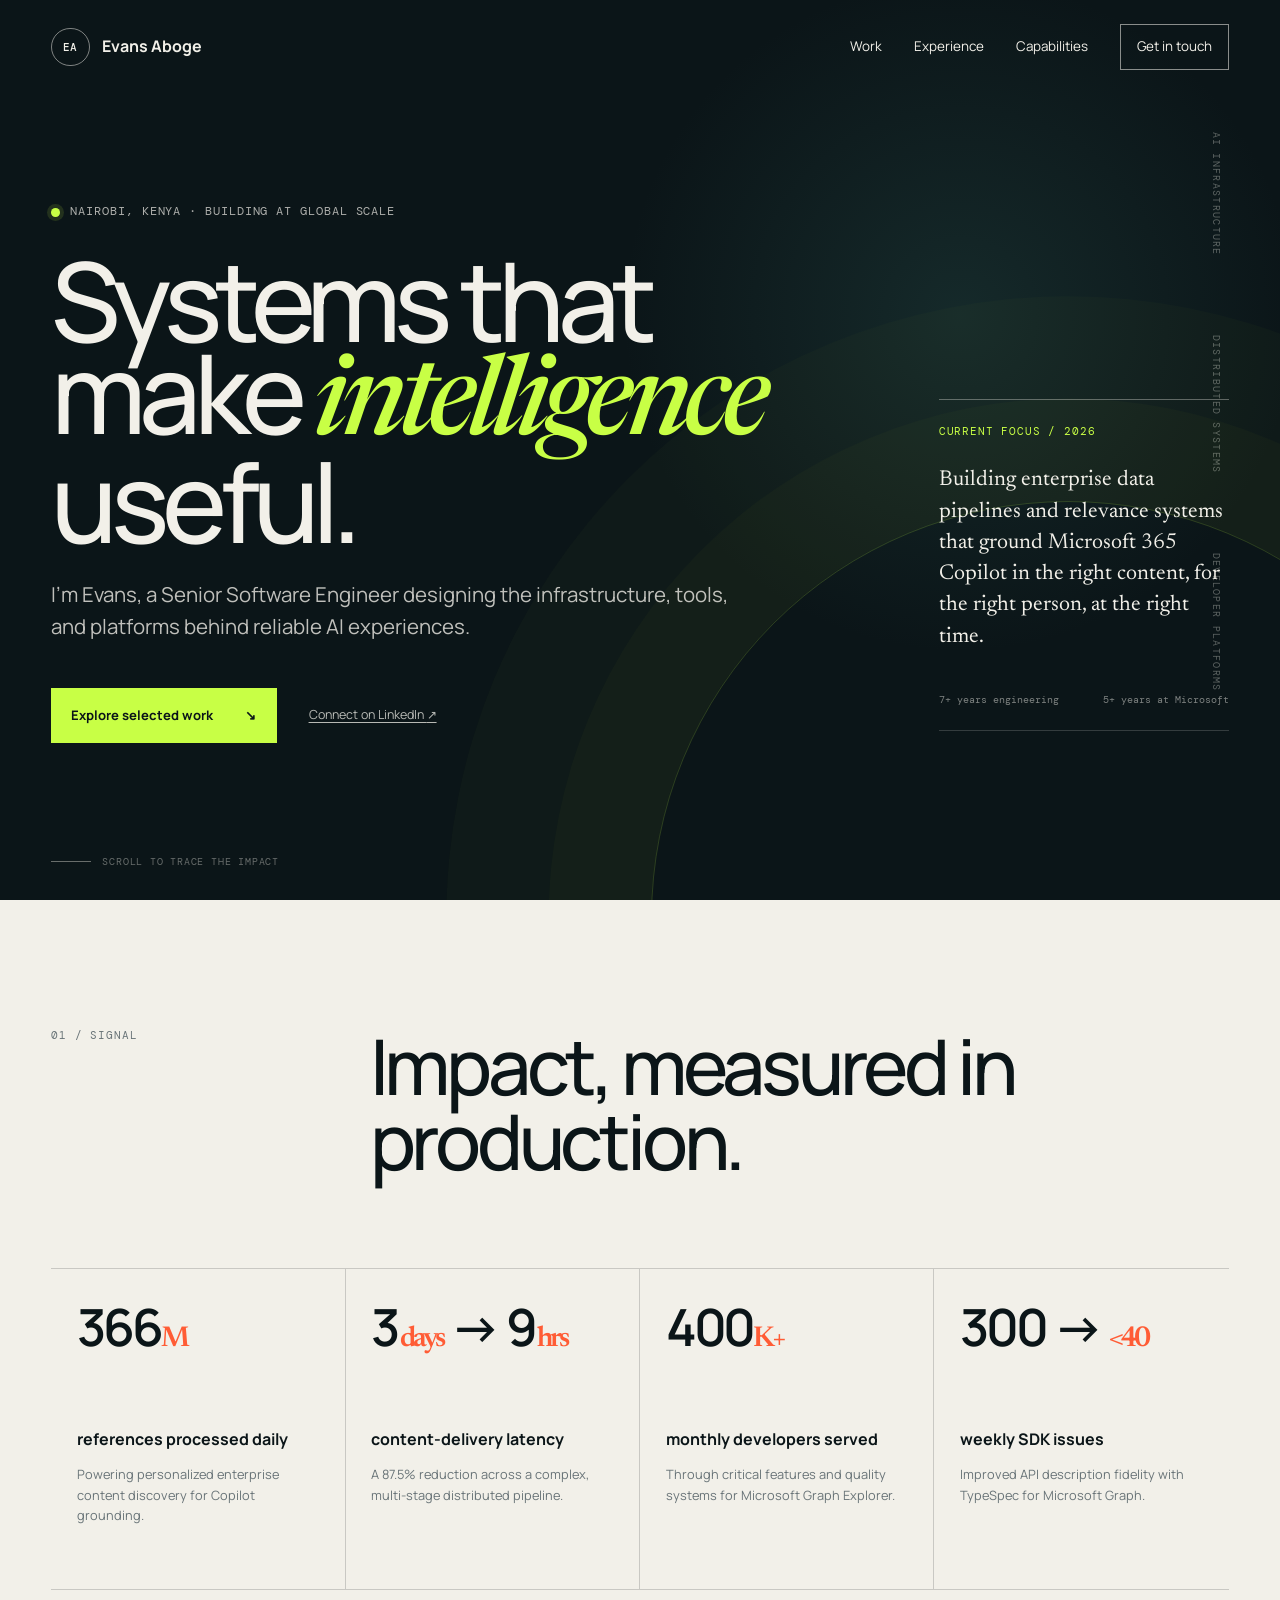
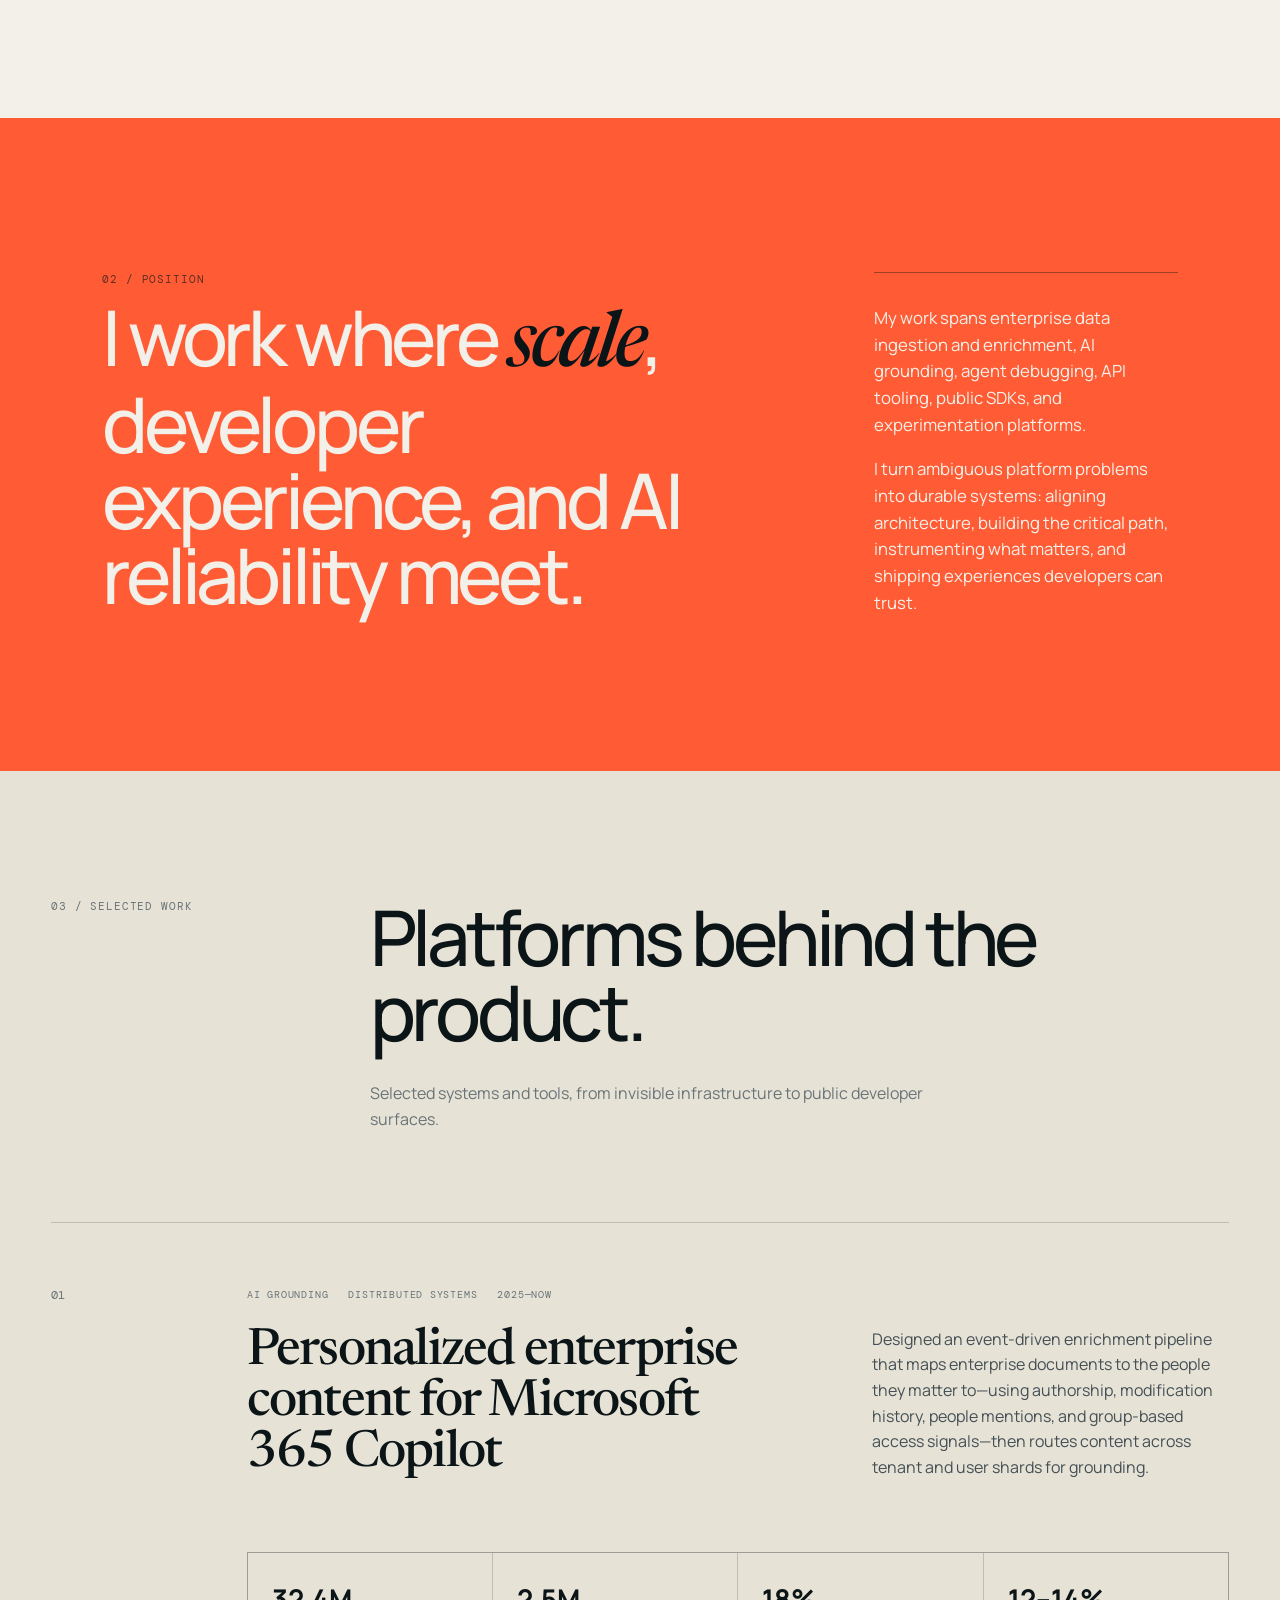
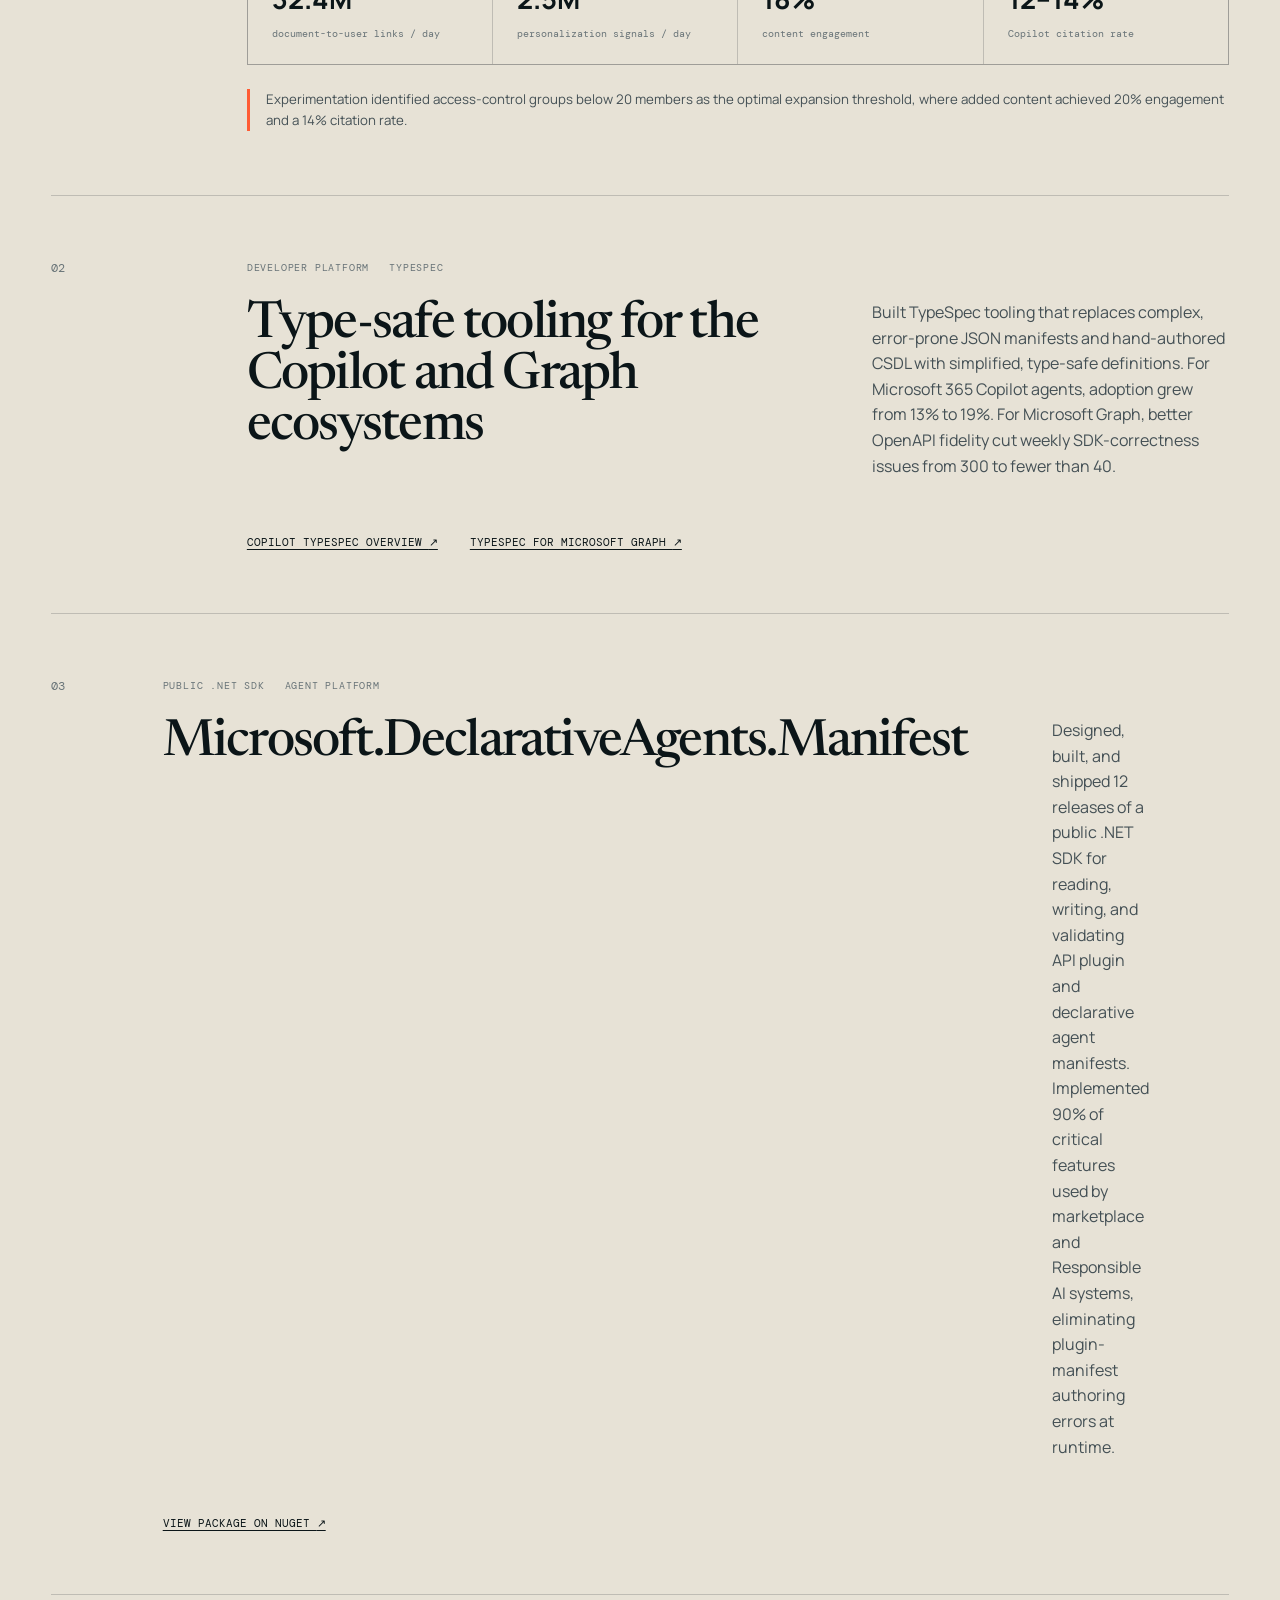
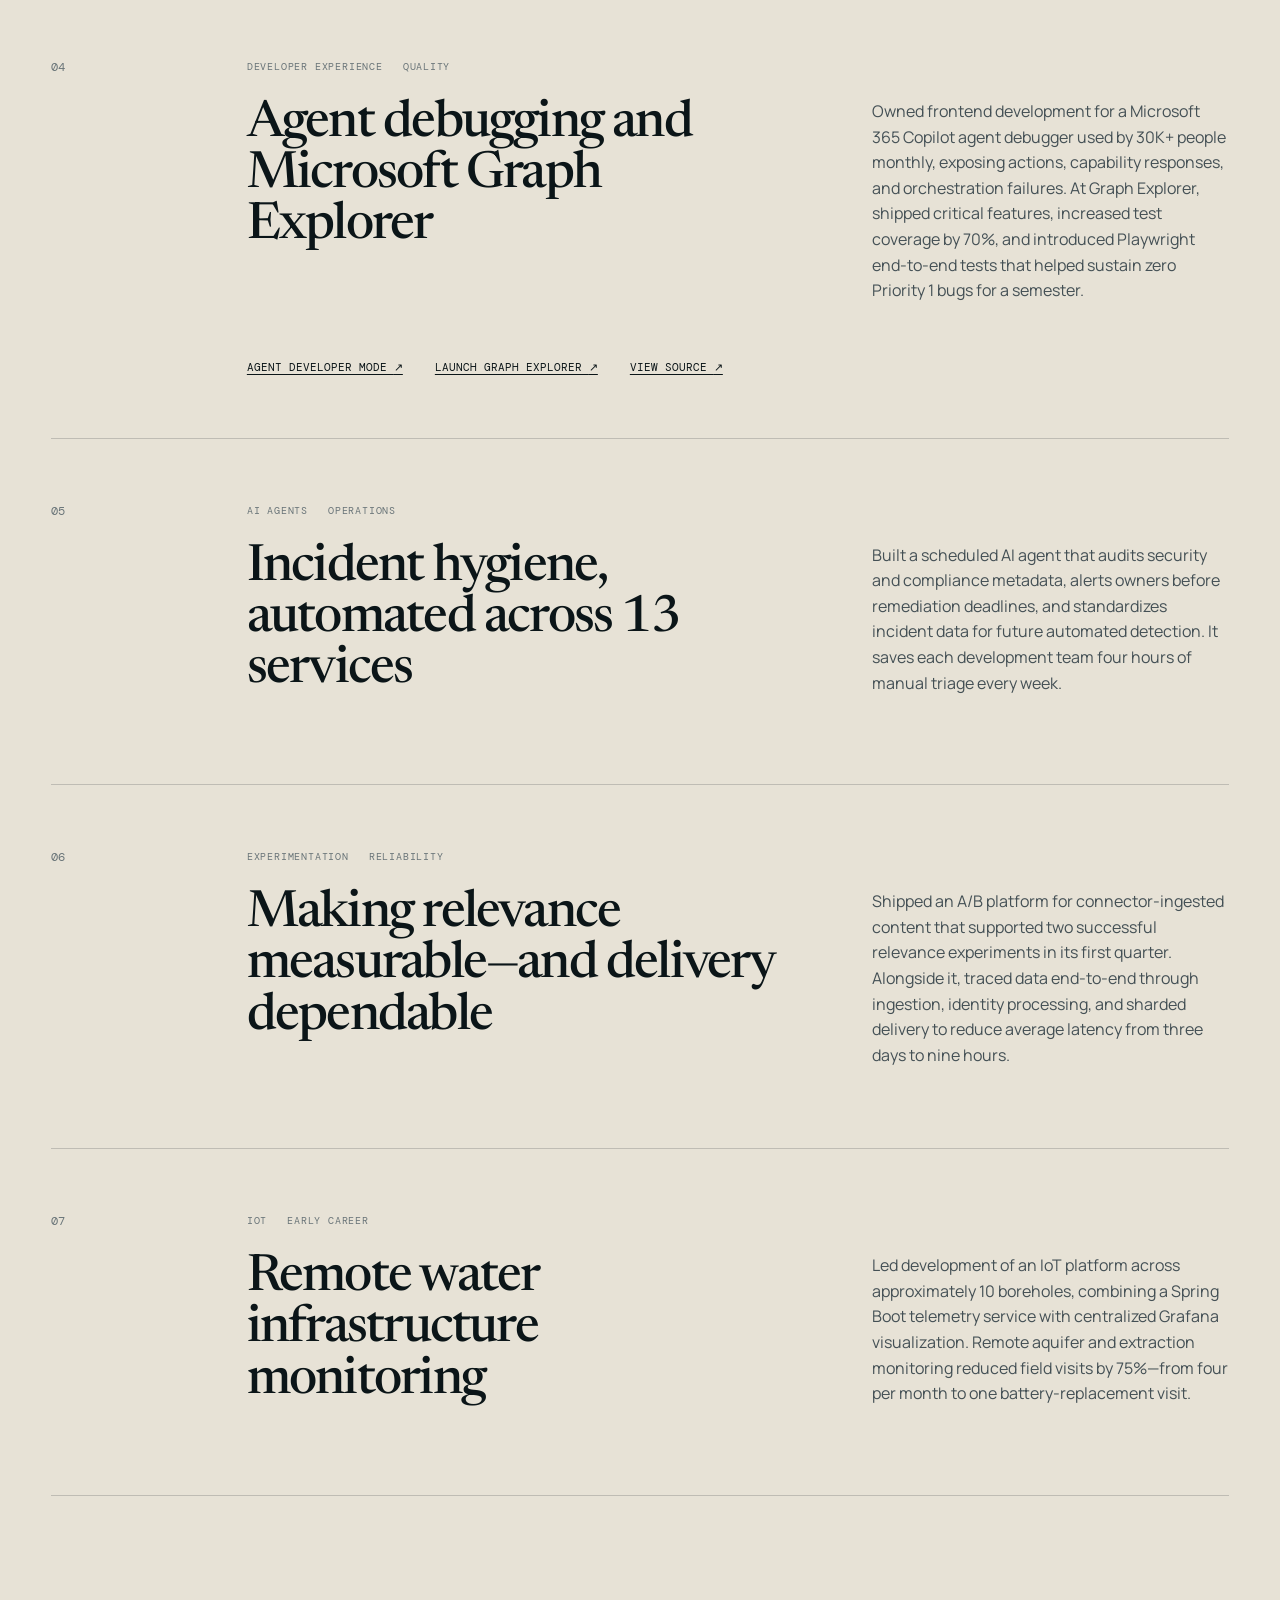
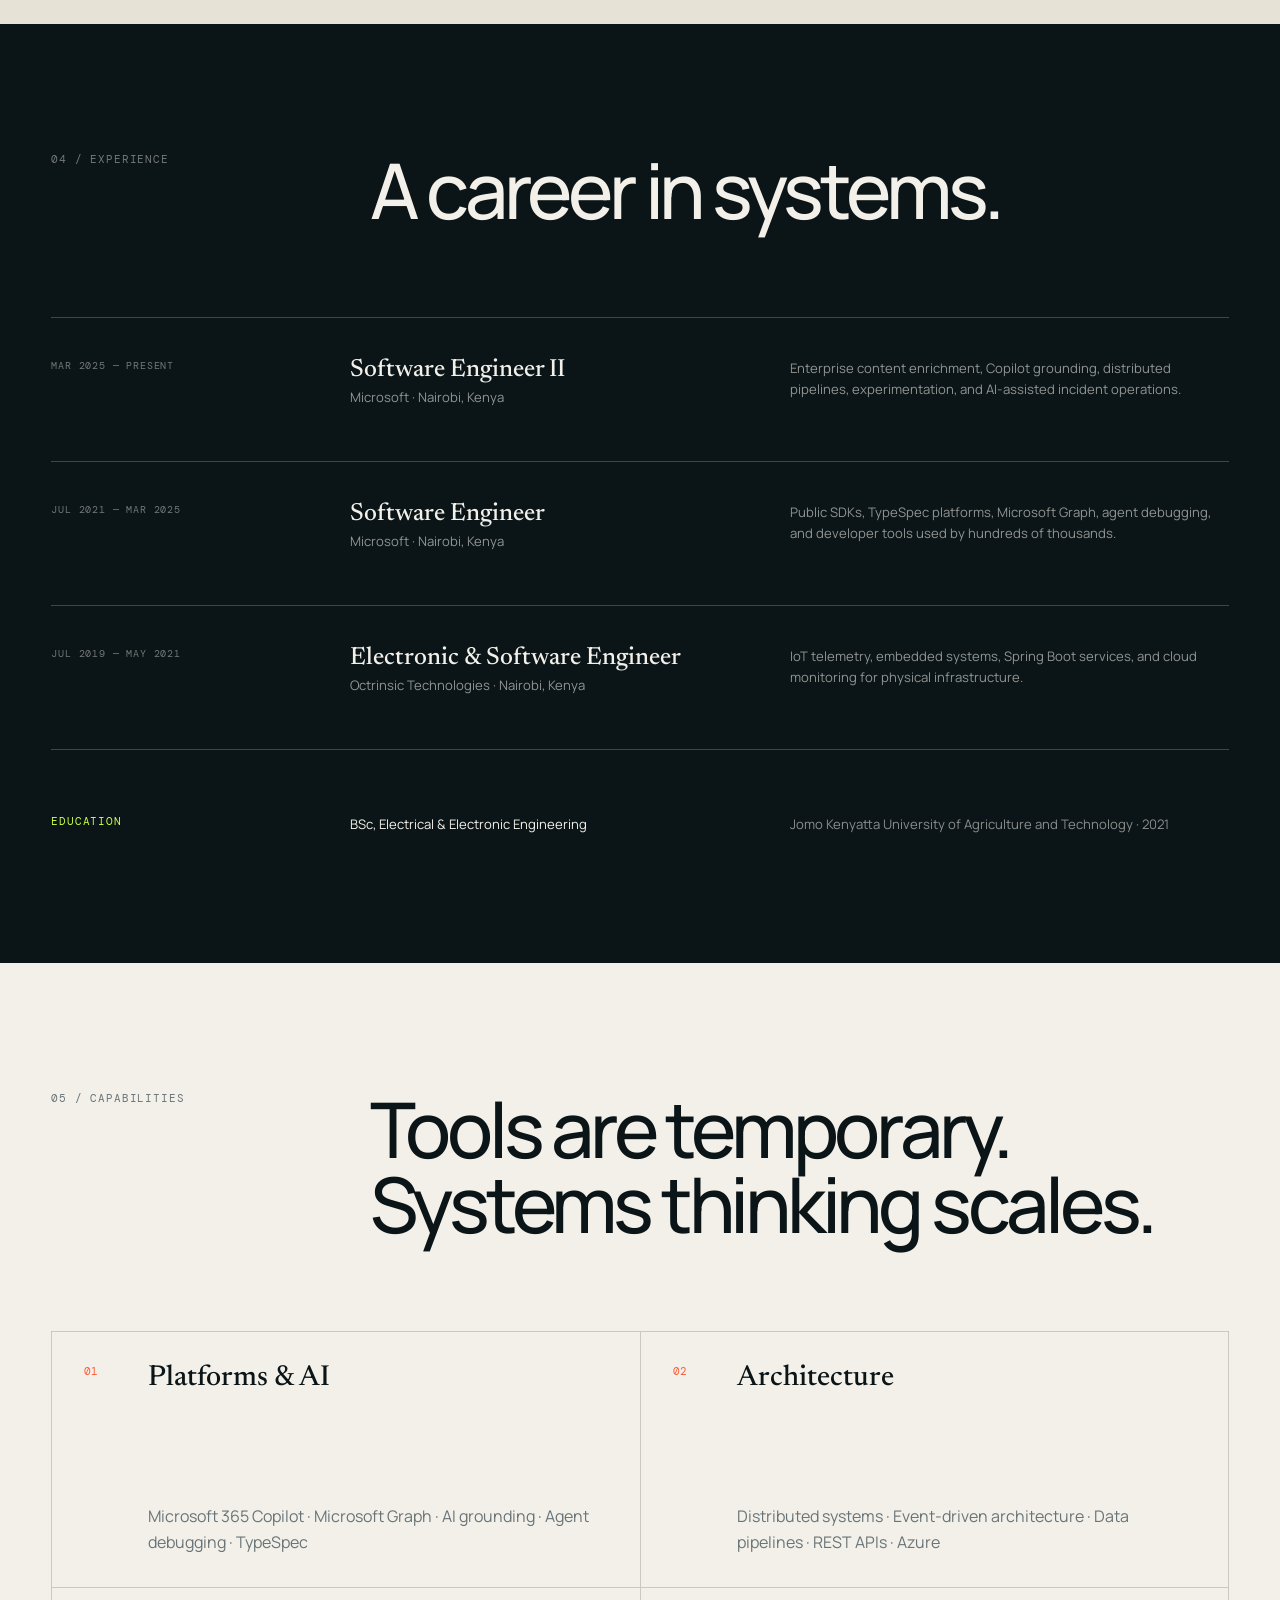
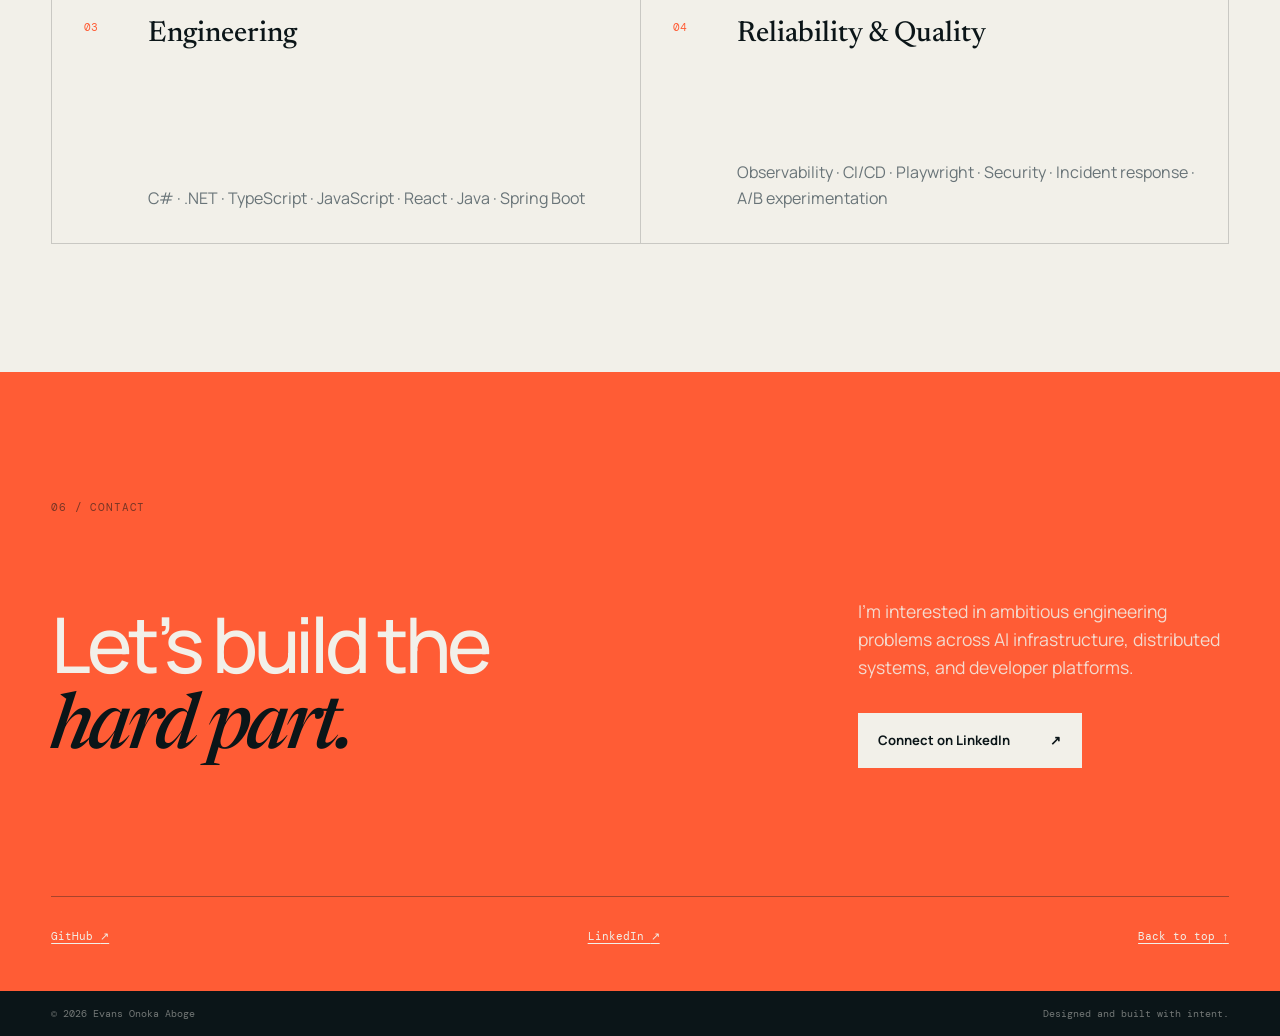
==== commit 923e11da: "Remove public email address Replace email contact links with LinkedIn and GitHub destinations.  Co-a" ====
--- a/index.html
+++ b/index.html
@@ -49,7 +49,7 @@
         <a href="#work">Work</a>
         <a href="#experience">Experience</a>
         <a href="#capabilities">Capabilities</a>
-        <a class="nav-cta" href="mailto:evansonoka05.j@gmail.com">Start a conversation</a>
+        <a class="nav-cta" href="#contact">Get in touch</a>
       </nav>
     </header>
 
@@ -67,7 +67,7 @@
             <p class="hero-intro">I’m Evans, a Senior Software Engineer designing the infrastructure, tools, and platforms behind reliable AI experiences.</p>
             <div class="hero-actions">
               <a class="button button-primary" href="#work">Explore selected work <span aria-hidden="true">↘</span></a>
-              <a class="text-link" href="mailto:evansonoka05.j@gmail.com">evansonoka05.j@gmail.com <span aria-hidden="true">↗</span></a>
+              <a class="text-link" href="https://www.linkedin.com/in/evans-o-425620181" target="_blank" rel="noreferrer">Connect on LinkedIn <span aria-hidden="true">↗</span></a>
             </div>
           </div>
           <aside class="hero-aside reveal" aria-label="Professional summary">
@@ -301,11 +301,11 @@
           <h2 id="contact-title" class="reveal">Let’s build the<br><em>hard part.</em></h2>
           <div class="contact-copy reveal">
             <p>I’m interested in ambitious engineering problems across AI infrastructure, distributed systems, and developer platforms.</p>
-            <a class="button button-light" href="mailto:evansonoka05.j@gmail.com">Send an email <span aria-hidden="true">↗</span></a>
+            <a class="button button-light" href="https://www.linkedin.com/in/evans-o-425620181" target="_blank" rel="noreferrer">Connect on LinkedIn <span aria-hidden="true">↗</span></a>
           </div>
         </div>
         <div class="contact-footer">
-          <a href="mailto:evansonoka05.j@gmail.com">evansonoka05.j@gmail.com</a>
+          <a href="https://github.com/Onokaev" target="_blank" rel="noreferrer">GitHub <span aria-hidden="true">↗</span></a>
           <a href="https://www.linkedin.com/in/evans-o-425620181" target="_blank" rel="noreferrer">LinkedIn <span aria-hidden="true">↗</span></a>
           <a href="#top">Back to top <span aria-hidden="true">↑</span></a>
         </div>
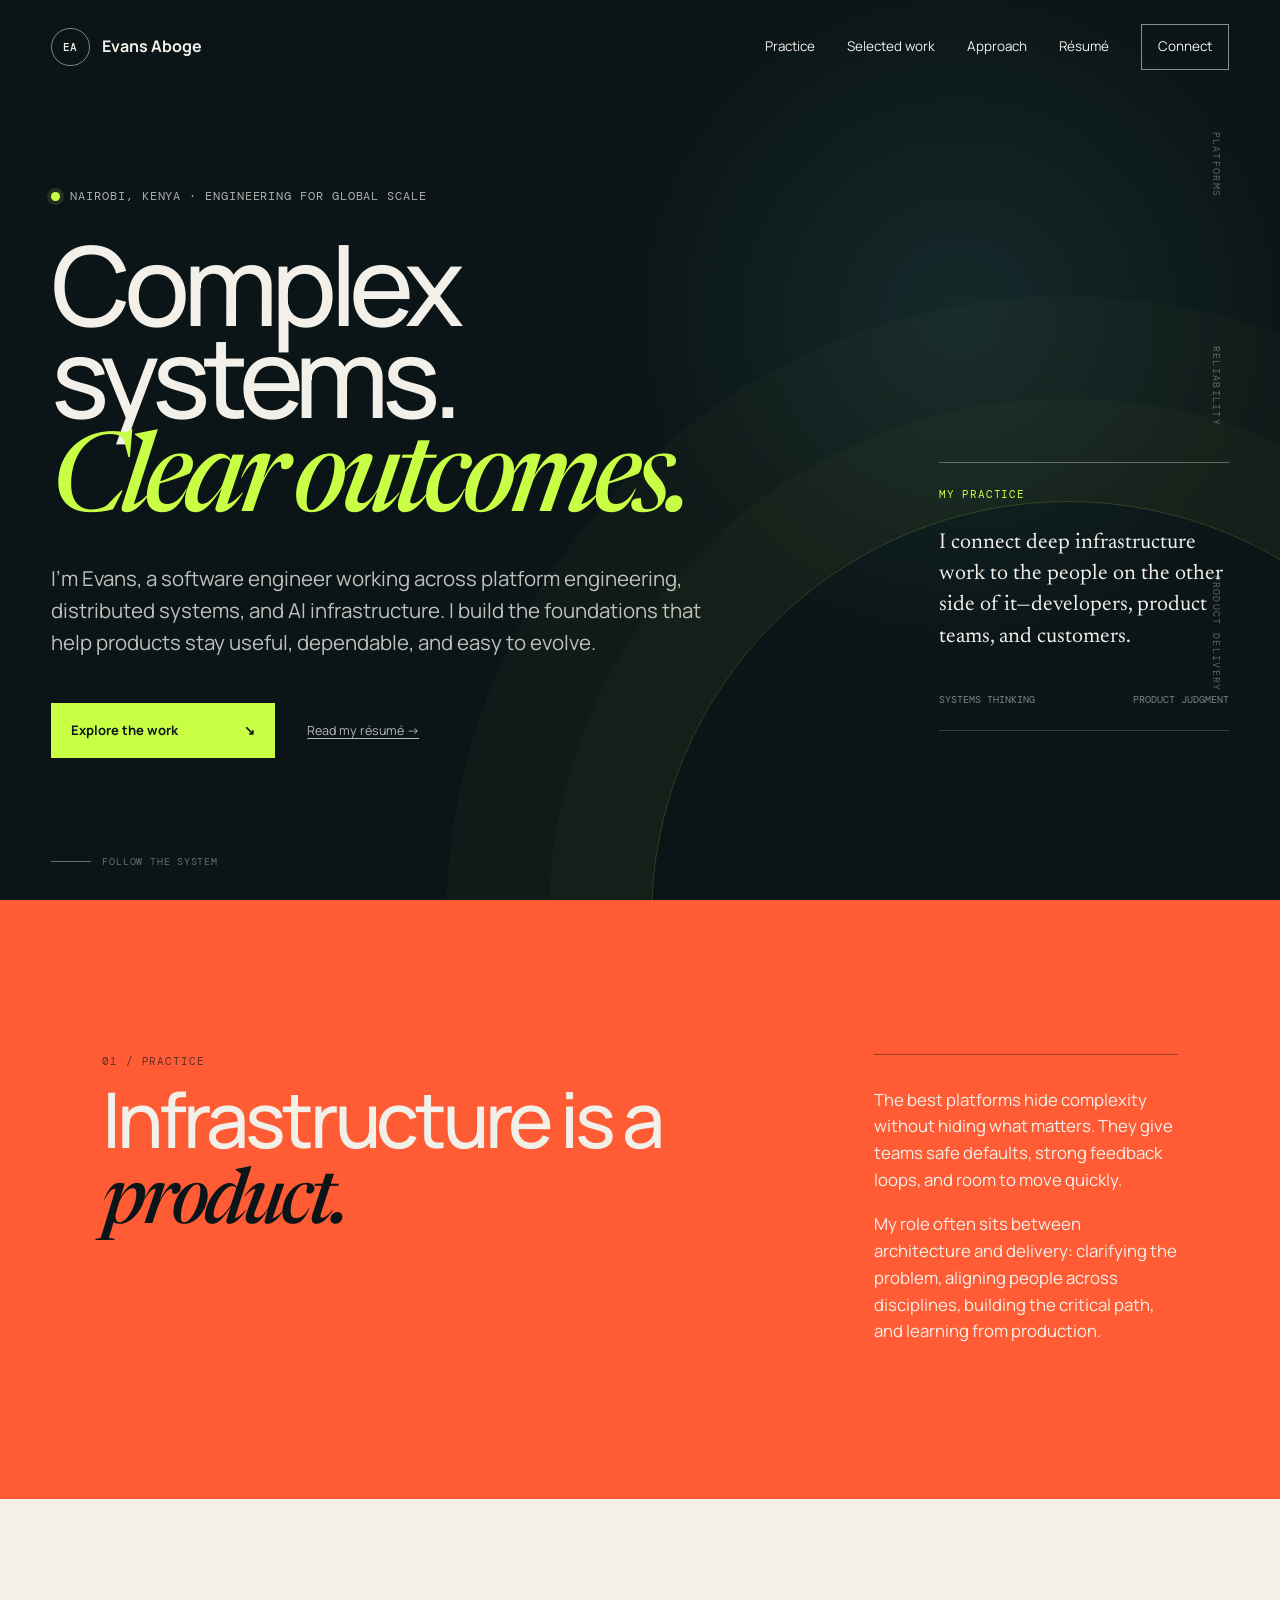
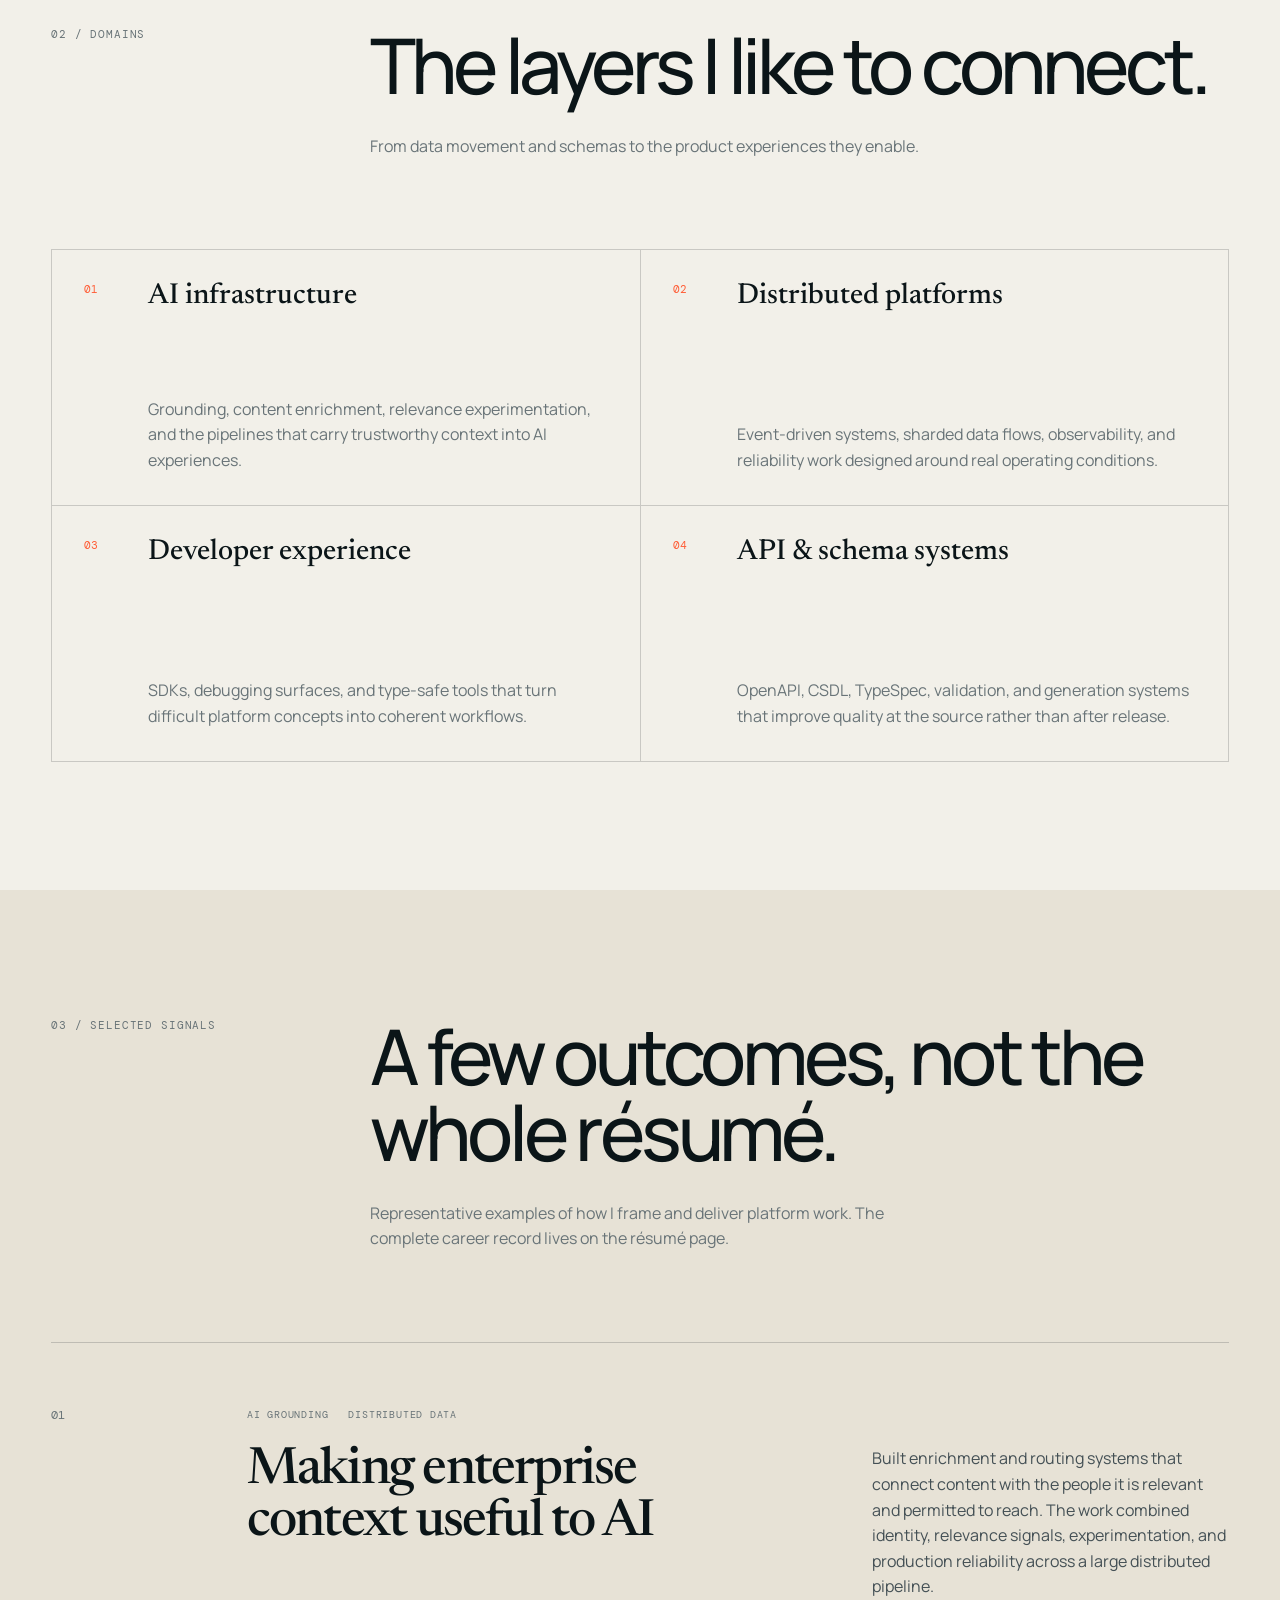
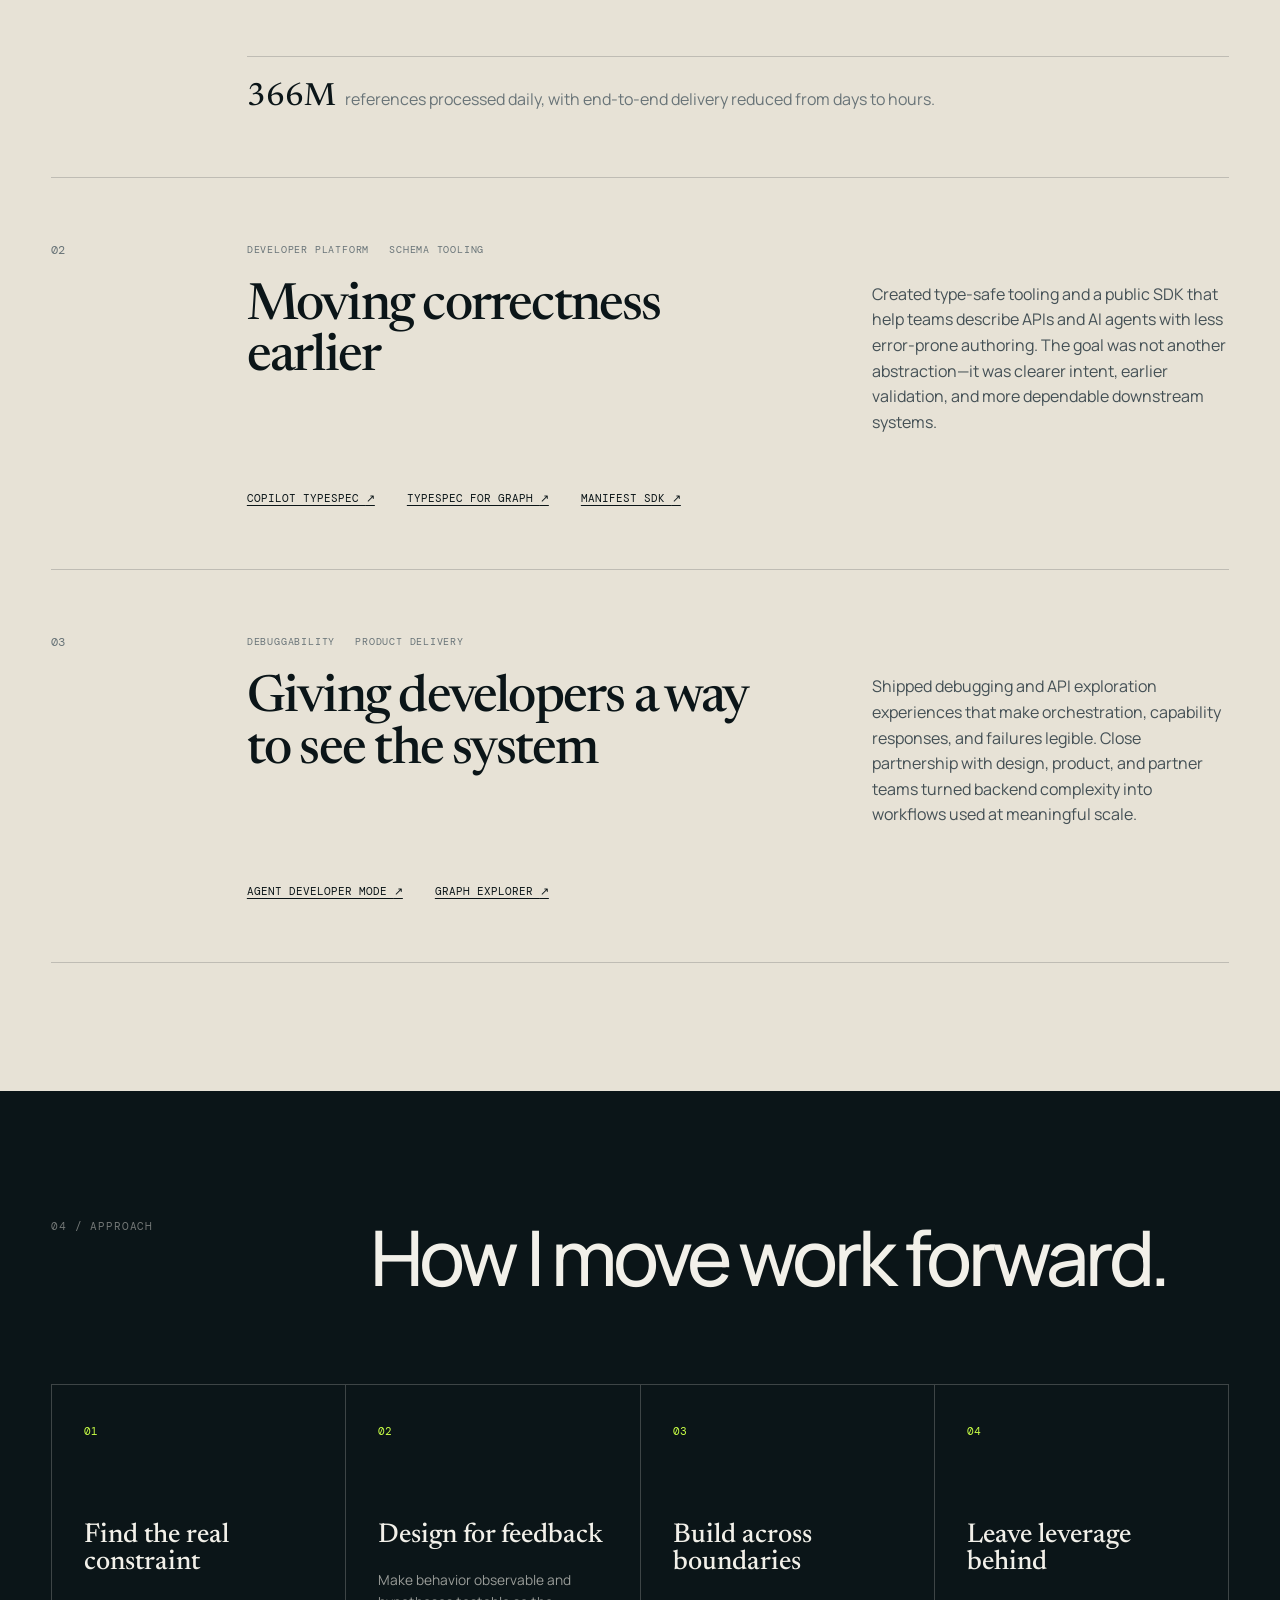
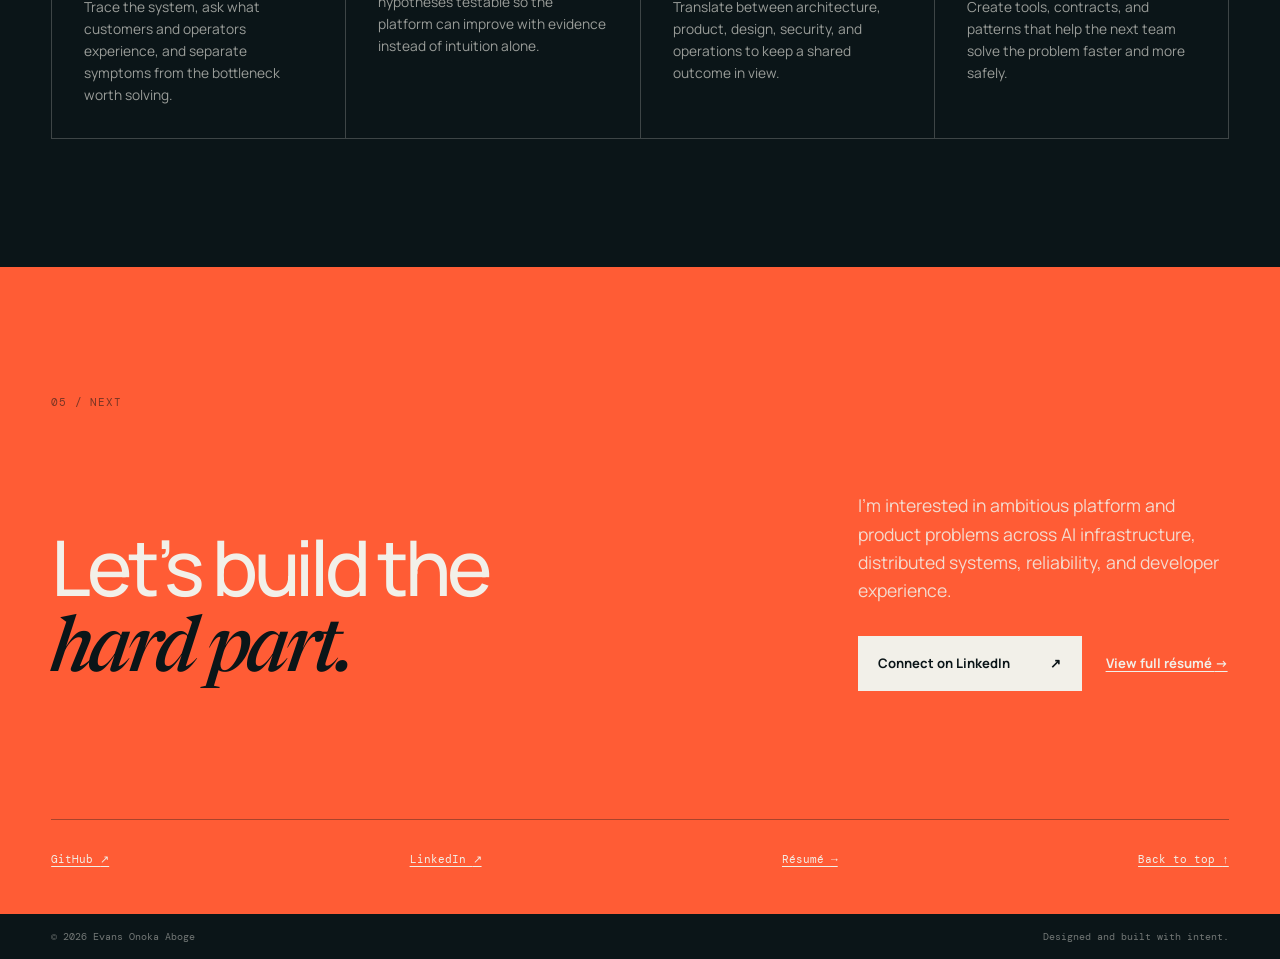
==== commit 95768c80: "Redesign portfolio and add public resume Refocus the homepage on a concise platform engineering narr" ====
--- a/index.html
+++ b/index.html
@@ -4,11 +4,11 @@
     <meta charset="utf-8">
     <meta name="viewport" content="width=device-width, initial-scale=1">
     <meta name="theme-color" content="#0b1518">
-    <meta name="description" content="Evans Onoka Aboge is a Senior Software Engineer building AI infrastructure, distributed systems, and developer platforms at scale.">
+    <meta name="description" content="Evans Onoka Aboge designs reliable AI infrastructure, distributed systems, and developer platforms that turn complex engineering into useful products.">
     <meta name="author" content="Evans Onoka Aboge">
     <meta property="og:type" content="website">
-    <meta property="og:title" content="Evans Onoka Aboge — Senior Software Engineer">
-    <meta property="og:description" content="AI infrastructure, distributed systems, and developer platforms built for real-world scale.">
+    <meta property="og:title" content="Evans Onoka Aboge — Platform engineer">
+    <meta property="og:description" content="A portfolio about building dependable platforms for AI, APIs, and the developers who use them.">
     <meta property="og:url" content="https://onokaev.github.io/my-portfolio/">
     <meta property="og:image" content="https://onokaev.github.io/my-portfolio/social-card.svg">
     <meta name="twitter:card" content="summary_large_image">
@@ -19,7 +19,7 @@
     <link href="https://fonts.googleapis.com/css2?family=DM+Mono:wght@400;500&amp;family=Manrope:wght@400;500;600;700&amp;family=Newsreader:opsz,wght@6..72,500&amp;display=swap" rel="stylesheet">
     <script>document.documentElement.classList.add("js");</script>
     <link rel="stylesheet" href="styles.css">
-    <title>Evans Onoka Aboge — Senior Software Engineer</title>
+    <title>Evans Onoka Aboge — Platform engineer</title>
     <script type="application/ld+json">
       {
         "@context": "https://schema.org",
@@ -27,8 +27,11 @@
         "name": "Evans Onoka Aboge",
         "jobTitle": "Senior Software Engineer",
         "url": "https://onokaev.github.io/my-portfolio/",
-        "sameAs": ["https://www.linkedin.com/in/evans-o-425620181"],
-        "knowsAbout": ["AI infrastructure", "Distributed systems", "Developer platforms", "Microsoft 365 Copilot", "Microsoft Graph", "TypeSpec", ".NET"]
+        "sameAs": [
+          "https://www.linkedin.com/in/evans-o-425620181",
+          "https://github.com/Onokaev"
+        ],
+        "knowsAbout": ["AI infrastructure", "Distributed systems", "Developer platforms", "API tooling", "Reliability engineering"]
       }
     </script>
   </head>
@@ -36,7 +39,7 @@
     <a class="skip-link" href="#main-content">Skip to main content</a>
 
     <header class="site-header">
-      <a class="brand" href="#top" aria-label="Evans Onoka Aboge, home">
+      <a class="brand" href="./" aria-label="Evans Onoka Aboge, portfolio home">
         <span class="brand-mark" aria-hidden="true">EA</span>
         <span>Evans Aboge</span>
       </a>
@@ -46,267 +49,157 @@
         <span aria-hidden="true"></span>
       </button>
       <nav id="site-nav" class="site-nav" aria-label="Primary navigation">
-        <a href="#work">Work</a>
-        <a href="#experience">Experience</a>
-        <a href="#capabilities">Capabilities</a>
-        <a class="nav-cta" href="#contact">Get in touch</a>
+        <a href="#practice">Practice</a>
+        <a href="#work">Selected work</a>
+        <a href="#approach">Approach</a>
+        <a href="resume.html">Résumé</a>
+        <a class="nav-cta" href="#contact">Connect</a>
       </nav>
     </header>
 
     <main id="main-content">
       <section class="hero" id="top" aria-labelledby="hero-title">
         <div class="hero-signal" aria-hidden="true">
-          <span>AI INFRASTRUCTURE</span>
-          <span>DISTRIBUTED SYSTEMS</span>
-          <span>DEVELOPER PLATFORMS</span>
+          <span>PLATFORMS</span>
+          <span>RELIABILITY</span>
+          <span>PRODUCT DELIVERY</span>
         </div>
         <div class="hero-grid">
           <div class="hero-copy reveal">
-            <p class="eyebrow"><span class="status-dot"></span> Nairobi, Kenya · Building at global scale</p>
-            <h1 id="hero-title">Systems that make <em>intelligence</em> useful.</h1>
-            <p class="hero-intro">I’m Evans, a Senior Software Engineer designing the infrastructure, tools, and platforms behind reliable AI experiences.</p>
+            <p class="eyebrow"><span class="status-dot"></span> Nairobi, Kenya · Engineering for global scale</p>
+            <h1 id="hero-title">Complex systems.<br><em>Clear outcomes.</em></h1>
+            <p class="hero-intro">I’m Evans, a software engineer working across platform engineering, distributed systems, and AI infrastructure. I build the foundations that help products stay useful, dependable, and easy to evolve.</p>
             <div class="hero-actions">
-              <a class="button button-primary" href="#work">Explore selected work <span aria-hidden="true">↘</span></a>
-              <a class="text-link" href="https://www.linkedin.com/in/evans-o-425620181" target="_blank" rel="noreferrer">Connect on LinkedIn <span aria-hidden="true">↗</span></a>
+              <a class="button button-primary" href="#work">Explore the work <span aria-hidden="true">↘</span></a>
+              <a class="text-link" href="resume.html">Read my résumé <span aria-hidden="true">→</span></a>
             </div>
           </div>
-          <aside class="hero-aside reveal" aria-label="Professional summary">
-            <p class="mono-label">CURRENT FOCUS / 2026</p>
-            <p>Building enterprise data pipelines and relevance systems that ground Microsoft 365 Copilot in the right content, for the right person, at the right time.</p>
+          <aside class="hero-aside reveal" aria-label="Engineering perspective">
+            <p class="mono-label">MY PRACTICE</p>
+            <p>I connect deep infrastructure work to the people on the other side of it—developers, product teams, and customers.</p>
             <div class="hero-aside-footer">
-              <span>7+ years engineering</span>
-              <span>5+ years at Microsoft</span>
+              <span>SYSTEMS THINKING</span>
+              <span>PRODUCT JUDGMENT</span>
             </div>
           </aside>
         </div>
-        <div class="scroll-cue" aria-hidden="true"><span></span> Scroll to trace the impact</div>
-      </section>
-
-      <section class="impact" aria-labelledby="impact-title">
+        <div class="scroll-cue" aria-hidden="true"><span></span> Follow the system</div>
+      </section>
+
+      <section class="positioning" id="practice" aria-labelledby="practice-title">
+        <div class="positioning-quote reveal">
+          <p class="section-index">01 / PRACTICE</p>
+          <h2 id="practice-title">Infrastructure is a <em>product.</em></h2>
+        </div>
+        <div class="positioning-copy reveal">
+          <p>The best platforms hide complexity without hiding what matters. They give teams safe defaults, strong feedback loops, and room to move quickly.</p>
+          <p>My role often sits between architecture and delivery: clarifying the problem, aligning people across disciplines, building the critical path, and learning from production.</p>
+        </div>
+      </section>
+
+      <section class="capabilities" aria-labelledby="domains-title">
         <div class="section-heading reveal">
-          <p class="section-index">01 / SIGNAL</p>
-          <h2 id="impact-title">Impact, measured in production.</h2>
-        </div>
-        <div class="metric-grid">
-          <article class="metric reveal">
-            <p class="metric-value">366<span>M</span></p>
-            <p class="metric-label">references processed daily</p>
-            <p class="metric-context">Powering personalized enterprise content discovery for Copilot grounding.</p>
-          </article>
-          <article class="metric reveal">
-            <p class="metric-value">3<span> days</span> → 9<span> hrs</span></p>
-            <p class="metric-label">content-delivery latency</p>
-            <p class="metric-context">A 87.5% reduction across a complex, multi-stage distributed pipeline.</p>
-          </article>
-          <article class="metric reveal">
-            <p class="metric-value">400<span>K+</span></p>
-            <p class="metric-label">monthly developers served</p>
-            <p class="metric-context">Through critical features and quality systems for Microsoft Graph Explorer.</p>
-          </article>
-          <article class="metric reveal">
-            <p class="metric-value">300 → <span>&lt;40</span></p>
-            <p class="metric-label">weekly SDK issues</p>
-            <p class="metric-context">Improved API description fidelity with TypeSpec for Microsoft Graph.</p>
-          </article>
-        </div>
-      </section>
-
-      <section class="positioning" aria-labelledby="positioning-title">
-        <div class="positioning-quote reveal">
-          <p class="section-index">02 / POSITION</p>
-          <h2 id="positioning-title">I work where <em>scale</em>, developer experience, and AI reliability meet.</h2>
-        </div>
-        <div class="positioning-copy reveal">
-          <p>My work spans enterprise data ingestion and enrichment, AI grounding, agent debugging, API tooling, public SDKs, and experimentation platforms.</p>
-          <p>I turn ambiguous platform problems into durable systems: aligning architecture, building the critical path, instrumenting what matters, and shipping experiences developers can trust.</p>
+          <p class="section-index">02 / DOMAINS</p>
+          <h2 id="domains-title">The layers I like to connect.</h2>
+          <p>From data movement and schemas to the product experiences they enable.</p>
+        </div>
+        <div class="capability-grid">
+          <article class="capability reveal">
+            <span>01</span>
+            <h3>AI infrastructure</h3>
+            <p>Grounding, content enrichment, relevance experimentation, and the pipelines that carry trustworthy context into AI experiences.</p>
+          </article>
+          <article class="capability reveal">
+            <span>02</span>
+            <h3>Distributed platforms</h3>
+            <p>Event-driven systems, sharded data flows, observability, and reliability work designed around real operating conditions.</p>
+          </article>
+          <article class="capability reveal">
+            <span>03</span>
+            <h3>Developer experience</h3>
+            <p>SDKs, debugging surfaces, and type-safe tools that turn difficult platform concepts into coherent workflows.</p>
+          </article>
+          <article class="capability reveal">
+            <span>04</span>
+            <h3>API &amp; schema systems</h3>
+            <p>OpenAPI, CSDL, TypeSpec, validation, and generation systems that improve quality at the source rather than after release.</p>
+          </article>
         </div>
       </section>
 
       <section class="work" id="work" aria-labelledby="work-title">
         <div class="section-heading reveal">
-          <p class="section-index">03 / SELECTED WORK</p>
-          <h2 id="work-title">Platforms behind the product.</h2>
-          <p>Selected systems and tools, from invisible infrastructure to public developer surfaces.</p>
-        </div>
-
+          <p class="section-index">03 / SELECTED SIGNALS</p>
+          <h2 id="work-title">A few outcomes, not the whole résumé.</h2>
+          <p>Representative examples of how I frame and deliver platform work. The complete career record lives on the résumé page.</p>
+        </div>
         <div class="case-list">
-          <article class="case-card case-featured reveal">
+          <article class="case-card reveal">
             <div class="case-number">01</div>
             <div class="case-main">
-              <div class="case-meta">
-                <span>AI GROUNDING</span><span>DISTRIBUTED SYSTEMS</span><span>2025—NOW</span>
-              </div>
-              <h3>Personalized enterprise content for Microsoft 365 Copilot</h3>
-              <p>Designed an event-driven enrichment pipeline that maps enterprise documents to the people they matter to—using authorship, modification history, people mentions, and group-based access signals—then routes content across tenant and user shards for grounding.</p>
-              <div class="case-outcomes">
-                <div><strong>32.4M</strong><span>document-to-user links / day</span></div>
-                <div><strong>2.5M</strong><span>personalization signals / day</span></div>
-                <div><strong>18%</strong><span>content engagement</span></div>
-                <div><strong>12–14%</strong><span>Copilot citation rate</span></div>
-              </div>
-              <p class="case-note">Experimentation identified access-control groups below 20 members as the optimal expansion threshold, where added content achieved 20% engagement and a 14% citation rate.</p>
-            </div>
-          </article>
-
+              <div class="case-meta"><span>AI GROUNDING</span><span>DISTRIBUTED DATA</span></div>
+              <h3>Making enterprise context useful to AI</h3>
+              <p>Built enrichment and routing systems that connect content with the people it is relevant and permitted to reach. The work combined identity, relevance signals, experimentation, and production reliability across a large distributed pipeline.</p>
+              <p class="case-signal"><strong>366M</strong> references processed daily, with end-to-end delivery reduced from days to hours.</p>
+            </div>
+          </article>
           <article class="case-card reveal">
             <div class="case-number">02</div>
             <div class="case-main">
-              <div class="case-meta">
-                <span>DEVELOPER PLATFORM</span><span>TYPESPEC</span>
+              <div class="case-meta"><span>DEVELOPER PLATFORM</span><span>SCHEMA TOOLING</span></div>
+              <h3>Moving correctness earlier</h3>
+              <p>Created type-safe tooling and a public SDK that help teams describe APIs and AI agents with less error-prone authoring. The goal was not another abstraction—it was clearer intent, earlier validation, and more dependable downstream systems.</p>
+              <div class="evidence-links" aria-label="Public examples">
+                <a href="https://learn.microsoft.com/en-us/microsoft-365/copilot/extensibility/overview-typespec" target="_blank" rel="noreferrer">Copilot TypeSpec <span aria-hidden="true">↗</span></a>
+                <a href="https://www.npmjs.com/package/@microsoft/typespec-msgraph?activeTab=readme" target="_blank" rel="noreferrer">TypeSpec for Graph <span aria-hidden="true">↗</span></a>
+                <a href="https://www.nuget.org/packages/Microsoft.DeclarativeAgents.Manifest/5.0.0-rc.6" target="_blank" rel="noreferrer">Manifest SDK <span aria-hidden="true">↗</span></a>
               </div>
-              <h3>Type-safe tooling for the Copilot and Graph ecosystems</h3>
-              <p>Built TypeSpec tooling that replaces complex, error-prone JSON manifests and hand-authored CSDL with simplified, type-safe definitions. For Microsoft 365 Copilot agents, adoption grew from 13% to 19%. For Microsoft Graph, better OpenAPI fidelity cut weekly SDK-correctness issues from 300 to fewer than 40.</p>
-              <div class="evidence-links" aria-label="Public evidence">
-                <a href="https://learn.microsoft.com/en-us/microsoft-365/copilot/extensibility/overview-typespec" target="_blank" rel="noreferrer">Copilot TypeSpec overview <span aria-hidden="true">↗</span></a>
-                <a href="https://www.npmjs.com/package/@microsoft/typespec-msgraph?activeTab=readme" target="_blank" rel="noreferrer">TypeSpec for Microsoft Graph <span aria-hidden="true">↗</span></a>
-              </div>
-            </div>
-          </article>
-
+            </div>
+          </article>
           <article class="case-card reveal">
             <div class="case-number">03</div>
             <div class="case-main">
-              <div class="case-meta">
-                <span>PUBLIC .NET SDK</span><span>AGENT PLATFORM</span>
+              <div class="case-meta"><span>DEBUGGABILITY</span><span>PRODUCT DELIVERY</span></div>
+              <h3>Giving developers a way to see the system</h3>
+              <p>Shipped debugging and API exploration experiences that make orchestration, capability responses, and failures legible. Close partnership with design, product, and partner teams turned backend complexity into workflows used at meaningful scale.</p>
+              <div class="evidence-links" aria-label="Public examples">
+                <a href="https://learn.microsoft.com/en-us/microsoft-365/copilot/extensibility/debugging-agents-copilot-studio" target="_blank" rel="noreferrer">Agent Developer Mode <span aria-hidden="true">↗</span></a>
+                <a href="https://developer.microsoft.com/en-us/graph/graph-explorer" target="_blank" rel="noreferrer">Graph Explorer <span aria-hidden="true">↗</span></a>
               </div>
-              <h3>Microsoft.DeclarativeAgents.Manifest</h3>
-              <p>Designed, built, and shipped 12 releases of a public .NET SDK for reading, writing, and validating API plugin and declarative agent manifests. Implemented 90% of critical features used by marketplace and Responsible AI systems, eliminating plugin-manifest authoring errors at runtime.</p>
-              <div class="evidence-links">
-                <a href="https://www.nuget.org/packages/Microsoft.DeclarativeAgents.Manifest/5.0.0-rc.6" target="_blank" rel="noreferrer">View package on NuGet <span aria-hidden="true">↗</span></a>
-              </div>
-            </div>
-          </article>
-
-          <article class="case-card reveal">
-            <div class="case-number">04</div>
-            <div class="case-main">
-              <div class="case-meta">
-                <span>DEVELOPER EXPERIENCE</span><span>QUALITY</span>
-              </div>
-              <h3>Agent debugging and Microsoft Graph Explorer</h3>
-              <p>Owned frontend development for a Microsoft 365 Copilot agent debugger used by 30K+ people monthly, exposing actions, capability responses, and orchestration failures. At Graph Explorer, shipped critical features, increased test coverage by 70%, and introduced Playwright end-to-end tests that helped sustain zero Priority 1 bugs for a semester.</p>
-              <div class="evidence-links">
-                <a href="https://learn.microsoft.com/en-us/microsoft-365/copilot/extensibility/debugging-agents-copilot-studio" target="_blank" rel="noreferrer">Agent Developer Mode <span aria-hidden="true">↗</span></a>
-                <a href="https://developer.microsoft.com/en-us/graph/graph-explorer" target="_blank" rel="noreferrer">Launch Graph Explorer <span aria-hidden="true">↗</span></a>
-                <a href="https://github.com/microsoftgraph/microsoft-graph-explorer-v4" target="_blank" rel="noreferrer">View source <span aria-hidden="true">↗</span></a>
-              </div>
-            </div>
-          </article>
-
-          <article class="case-card reveal">
-            <div class="case-number">05</div>
-            <div class="case-main">
-              <div class="case-meta">
-                <span>AI AGENTS</span><span>OPERATIONS</span>
-              </div>
-              <h3>Incident hygiene, automated across 13 services</h3>
-              <p>Built a scheduled AI agent that audits security and compliance metadata, alerts owners before remediation deadlines, and standardizes incident data for future automated detection. It saves each development team four hours of manual triage every week.</p>
-            </div>
-          </article>
-
-          <article class="case-card reveal">
-            <div class="case-number">06</div>
-            <div class="case-main">
-              <div class="case-meta">
-                <span>EXPERIMENTATION</span><span>RELIABILITY</span>
-              </div>
-              <h3>Making relevance measurable—and delivery dependable</h3>
-              <p>Shipped an A/B platform for connector-ingested content that supported two successful relevance experiments in its first quarter. Alongside it, traced data end-to-end through ingestion, identity processing, and sharded delivery to reduce average latency from three days to nine hours.</p>
-            </div>
-          </article>
-
-          <article class="case-card reveal">
-            <div class="case-number">07</div>
-            <div class="case-main">
-              <div class="case-meta">
-                <span>IOT</span><span>EARLY CAREER</span>
-              </div>
-              <h3>Remote water infrastructure monitoring</h3>
-              <p>Led development of an IoT platform across approximately 10 boreholes, combining a Spring Boot telemetry service with centralized Grafana visualization. Remote aquifer and extraction monitoring reduced field visits by 75%—from four per month to one battery-replacement visit.</p>
-            </div>
-          </article>
-        </div>
-      </section>
-
-      <section class="experience" id="experience" aria-labelledby="experience-title">
+            </div>
+          </article>
+        </div>
+      </section>
+
+      <section class="approach" id="approach" aria-labelledby="approach-title">
         <div class="section-heading reveal">
-          <p class="section-index">04 / EXPERIENCE</p>
-          <h2 id="experience-title">A career in systems.</h2>
-        </div>
-        <ol class="timeline">
-          <li class="timeline-item reveal">
-            <div class="timeline-date">MAR 2025 — PRESENT</div>
-            <div class="timeline-role">
-              <h3>Software Engineer II</h3>
-              <p>Microsoft · Nairobi, Kenya</p>
-            </div>
-            <div class="timeline-summary">Enterprise content enrichment, Copilot grounding, distributed pipelines, experimentation, and AI-assisted incident operations.</div>
-          </li>
-          <li class="timeline-item reveal">
-            <div class="timeline-date">JUL 2021 — MAR 2025</div>
-            <div class="timeline-role">
-              <h3>Software Engineer</h3>
-              <p>Microsoft · Nairobi, Kenya</p>
-            </div>
-            <div class="timeline-summary">Public SDKs, TypeSpec platforms, Microsoft Graph, agent debugging, and developer tools used by hundreds of thousands.</div>
-          </li>
-          <li class="timeline-item reveal">
-            <div class="timeline-date">JUL 2019 — MAY 2021</div>
-            <div class="timeline-role">
-              <h3>Electronic &amp; Software Engineer</h3>
-              <p>Octrinsic Technologies · Nairobi, Kenya</p>
-            </div>
-            <div class="timeline-summary">IoT telemetry, embedded systems, Spring Boot services, and cloud monitoring for physical infrastructure.</div>
-          </li>
+          <p class="section-index">04 / APPROACH</p>
+          <h2 id="approach-title">How I move work forward.</h2>
+        </div>
+        <ol class="principle-grid">
+          <li class="reveal"><span>01</span><h3>Find the real constraint</h3><p>Trace the system, ask what customers and operators experience, and separate symptoms from the bottleneck worth solving.</p></li>
+          <li class="reveal"><span>02</span><h3>Design for feedback</h3><p>Make behavior observable and hypotheses testable so the platform can improve with evidence instead of intuition alone.</p></li>
+          <li class="reveal"><span>03</span><h3>Build across boundaries</h3><p>Translate between architecture, product, design, security, and operations to keep a shared outcome in view.</p></li>
+          <li class="reveal"><span>04</span><h3>Leave leverage behind</h3><p>Create tools, contracts, and patterns that help the next team solve the problem faster and more safely.</p></li>
         </ol>
-        <div class="education reveal">
-          <span class="mono-label">EDUCATION</span>
-          <p>BSc, Electrical &amp; Electronic Engineering</p>
-          <p>Jomo Kenyatta University of Agriculture and Technology · 2021</p>
-        </div>
-      </section>
-
-      <section class="capabilities" id="capabilities" aria-labelledby="capabilities-title">
-        <div class="section-heading reveal">
-          <p class="section-index">05 / CAPABILITIES</p>
-          <h2 id="capabilities-title">Tools are temporary.<br>Systems thinking scales.</h2>
-        </div>
-        <div class="capability-grid">
-          <article class="capability reveal">
-            <span>01</span>
-            <h3>Platforms &amp; AI</h3>
-            <p>Microsoft 365 Copilot · Microsoft Graph · AI grounding · Agent debugging · TypeSpec</p>
-          </article>
-          <article class="capability reveal">
-            <span>02</span>
-            <h3>Architecture</h3>
-            <p>Distributed systems · Event-driven architecture · Data pipelines · REST APIs · Azure</p>
-          </article>
-          <article class="capability reveal">
-            <span>03</span>
-            <h3>Engineering</h3>
-            <p>C# · .NET · TypeScript · JavaScript · React · Java · Spring Boot</p>
-          </article>
-          <article class="capability reveal">
-            <span>04</span>
-            <h3>Reliability &amp; Quality</h3>
-            <p>Observability · CI/CD · Playwright · Security · Incident response · A/B experimentation</p>
-          </article>
-        </div>
       </section>
 
       <section class="contact" id="contact" aria-labelledby="contact-title">
-        <p class="section-index reveal">06 / CONTACT</p>
+        <p class="section-index reveal">05 / NEXT</p>
         <div class="contact-grid">
           <h2 id="contact-title" class="reveal">Let’s build the<br><em>hard part.</em></h2>
           <div class="contact-copy reveal">
-            <p>I’m interested in ambitious engineering problems across AI infrastructure, distributed systems, and developer platforms.</p>
-            <a class="button button-light" href="https://www.linkedin.com/in/evans-o-425620181" target="_blank" rel="noreferrer">Connect on LinkedIn <span aria-hidden="true">↗</span></a>
+            <p>I’m interested in ambitious platform and product problems across AI infrastructure, distributed systems, reliability, and developer experience.</p>
+            <div class="contact-actions">
+              <a class="button button-light" href="https://www.linkedin.com/in/evans-o-425620181" target="_blank" rel="noreferrer">Connect on LinkedIn <span aria-hidden="true">↗</span></a>
+              <a class="contact-resume-link" href="resume.html">View full résumé <span aria-hidden="true">→</span></a>
+            </div>
           </div>
         </div>
         <div class="contact-footer">
           <a href="https://github.com/Onokaev" target="_blank" rel="noreferrer">GitHub <span aria-hidden="true">↗</span></a>
           <a href="https://www.linkedin.com/in/evans-o-425620181" target="_blank" rel="noreferrer">LinkedIn <span aria-hidden="true">↗</span></a>
+          <a href="resume.html">Résumé <span aria-hidden="true">→</span></a>
           <a href="#top">Back to top <span aria-hidden="true">↑</span></a>
         </div>
       </section>
--- a/styles.css
+++ b/styles.css
@@ -327,7 +327,8 @@
 .impact,
 .work,
 .experience,
-.capabilities {
+.capabilities,
+.approach {
   padding: clamp(5rem, 10vw, 10rem) clamp(1.25rem, 4vw, 4.5rem);
 }
 
@@ -527,6 +528,21 @@
   font-size: 0.83rem;
 }
 
+.case-main .case-signal {
+  grid-column: 1 / -1;
+  grid-row: auto;
+  margin: 2.5rem 0 0;
+  padding-top: 1.5rem;
+  border-top: 1px solid var(--line);
+  color: var(--muted);
+}
+
+.case-signal strong {
+  margin-right: 0.4rem;
+  color: var(--ink);
+  font: 500 2rem var(--serif);
+}
+
 .evidence-links {
   display: flex;
   grid-column: 1 / -1;
@@ -639,6 +655,49 @@
   color: var(--muted);
 }
 
+.approach {
+  color: var(--paper);
+  background: var(--ink);
+}
+
+.approach .section-index {
+  color: rgba(242, 240, 233, 0.45);
+}
+
+.principle-grid {
+  display: grid;
+  max-width: 1450px;
+  grid-template-columns: repeat(4, 1fr);
+  margin: auto;
+  padding: 0;
+  list-style: none;
+  border-top: 1px solid rgba(242, 240, 233, 0.22);
+  border-left: 1px solid rgba(242, 240, 233, 0.22);
+}
+
+.principle-grid li {
+  min-height: 22rem;
+  padding: 2rem;
+  border-right: 1px solid rgba(242, 240, 233, 0.22);
+  border-bottom: 1px solid rgba(242, 240, 233, 0.22);
+}
+
+.principle-grid span {
+  color: var(--lime);
+  font: 0.68rem var(--mono);
+}
+
+.principle-grid h3 {
+  margin: 5rem 0 1.2rem;
+  font: 500 1.7rem var(--serif);
+}
+
+.principle-grid p {
+  margin-bottom: 0;
+  color: rgba(242, 240, 233, 0.62);
+  font-size: 0.86rem;
+}
+
 .contact {
   padding: clamp(5rem, 10vw, 10rem) clamp(1.25rem, 4vw, 4.5rem) 3rem;
   color: var(--paper);
@@ -673,6 +732,18 @@
   color: var(--ink);
   background: var(--paper);
   border-color: var(--paper);
+}
+
+.contact-actions {
+  display: flex;
+  align-items: center;
+  gap: 1.5rem;
+  flex-wrap: wrap;
+}
+
+.contact-resume-link {
+  font-size: 0.82rem;
+  font-weight: 700;
 }
 
 .contact-footer {
@@ -697,6 +768,182 @@
 
 .site-footer p {
   margin: 0;
+}
+
+.site-footer a {
+  color: inherit;
+}
+
+/* Résumé */
+.resume-page {
+  background: var(--paper);
+}
+
+.resume-hero {
+  padding: 10rem clamp(1.25rem, 8vw, 10rem) 5rem;
+  color: var(--paper);
+  background:
+    radial-gradient(circle at 80% 30%, rgba(200, 255, 69, 0.1), transparent 25%),
+    var(--ink);
+}
+
+.resume-hero-inner {
+  position: relative;
+  max-width: 1250px;
+  margin: auto;
+}
+
+.resume-hero h1 {
+  max-width: 950px;
+  margin: 0 0 1rem;
+  font-size: clamp(3.8rem, 8vw, 8rem);
+}
+
+.resume-deck {
+  color: var(--lime);
+  font: 500 clamp(1.3rem, 2.5vw, 2.3rem) var(--serif);
+}
+
+.resume-contact {
+  display: flex;
+  gap: 1.5rem;
+  flex-wrap: wrap;
+  margin-top: 3rem;
+  color: rgba(242, 240, 233, 0.7);
+  font: 0.72rem var(--mono);
+}
+
+.resume-back {
+  position: absolute;
+  right: 0;
+  bottom: 0;
+  font: 0.72rem var(--mono);
+}
+
+.resume-layout {
+  display: grid;
+  max-width: 1450px;
+  grid-template-columns: minmax(10rem, 0.6fr) minmax(0, 3fr);
+  gap: clamp(3rem, 8vw, 8rem);
+  margin: auto;
+  padding: clamp(4rem, 8vw, 8rem) clamp(1.25rem, 4vw, 4.5rem);
+}
+
+.resume-rail {
+  align-self: start;
+  position: sticky;
+  top: 2rem;
+}
+
+.resume-rail nav {
+  display: flex;
+  flex-direction: column;
+  gap: 0.6rem;
+  font-size: 0.78rem;
+}
+
+.resume-section {
+  padding: 0 0 clamp(4rem, 8vw, 8rem);
+}
+
+.resume-section + .resume-section {
+  padding-top: clamp(4rem, 8vw, 8rem);
+  border-top: 1px solid var(--line);
+}
+
+.resume-section h2 {
+  margin-bottom: 3rem;
+  font-size: clamp(2.7rem, 5vw, 5rem);
+  font-weight: 500;
+  letter-spacing: -0.05em;
+  line-height: 1;
+}
+
+.resume-summary {
+  max-width: 60rem;
+  font: 500 clamp(1.3rem, 2.2vw, 1.9rem) / 1.5 var(--serif);
+}
+
+.skill-list {
+  margin: 0;
+  border-top: 1px solid var(--line);
+}
+
+.skill-list div {
+  display: grid;
+  grid-template-columns: minmax(10rem, 0.8fr) 2fr;
+  gap: 2rem;
+  padding: 1.35rem 0;
+  border-bottom: 1px solid var(--line);
+}
+
+.skill-list dt {
+  font-weight: 700;
+}
+
+.skill-list dd {
+  margin: 0;
+  color: var(--muted);
+}
+
+.resume-role {
+  padding: 3rem 0;
+  border-top: 1px solid var(--line);
+}
+
+.resume-role > header,
+.resume-education {
+  display: flex;
+  justify-content: space-between;
+  gap: 2rem;
+  margin-bottom: 2rem;
+}
+
+.resume-role h3,
+.resume-education h3 {
+  margin-bottom: 0.2rem;
+  font: 500 1.8rem var(--serif);
+}
+
+.resume-role header p,
+.resume-education p {
+  margin-bottom: 0;
+  color: var(--muted);
+  font-size: 0.82rem;
+}
+
+.resume-date {
+  flex: 0 0 auto;
+  font: 0.66rem var(--mono) !important;
+}
+
+.resume-role li {
+  margin-bottom: 1rem;
+  padding-left: 0.5rem;
+}
+
+.resume-role li::marker {
+  color: var(--orange);
+}
+
+.resume-role li a {
+  font-weight: 600;
+  text-decoration-color: var(--orange);
+}
+
+.resume-tech {
+  margin: 1.8rem 0 0;
+  padding: 1rem 1.2rem;
+  color: var(--muted);
+  background: var(--paper-warm);
+  font-size: 0.78rem;
+}
+
+.resume-end-nav {
+  display: flex;
+  align-items: center;
+  justify-content: space-between;
+  gap: 2rem;
 }
 
 .js .reveal {
@@ -786,6 +1033,26 @@
     grid-template-columns: repeat(2, 1fr);
   }
 
+  .principle-grid {
+    grid-template-columns: repeat(2, 1fr);
+  }
+
+  .resume-layout {
+    grid-template-columns: 1fr;
+  }
+
+  .resume-rail {
+    position: static;
+    padding-bottom: 2rem;
+    border-bottom: 1px solid var(--line);
+  }
+
+  .resume-rail nav {
+    flex-direction: row;
+    flex-wrap: wrap;
+    gap: 0.75rem 1.5rem;
+  }
+
   .metric:nth-child(2) {
     border-right: 0;
   }
@@ -885,6 +1152,44 @@
 
   .case-outcomes {
     grid-template-columns: 1fr;
+  }
+
+  .principle-grid {
+    grid-template-columns: 1fr;
+  }
+
+  .principle-grid li {
+    min-height: auto;
+  }
+
+  .principle-grid h3 {
+    margin-top: 3rem;
+  }
+
+  .resume-hero {
+    padding-top: 8.5rem;
+  }
+
+  .resume-back {
+    position: static;
+    display: inline-block;
+    margin-top: 2.5rem;
+  }
+
+  .skill-list div {
+    grid-template-columns: 1fr;
+    gap: 0.3rem;
+  }
+
+  .resume-role > header,
+  .resume-education,
+  .resume-end-nav {
+    align-items: flex-start;
+    flex-direction: column;
+  }
+
+  .resume-role ul {
+    padding-left: 1.3rem;
   }
 
   .timeline-item,
